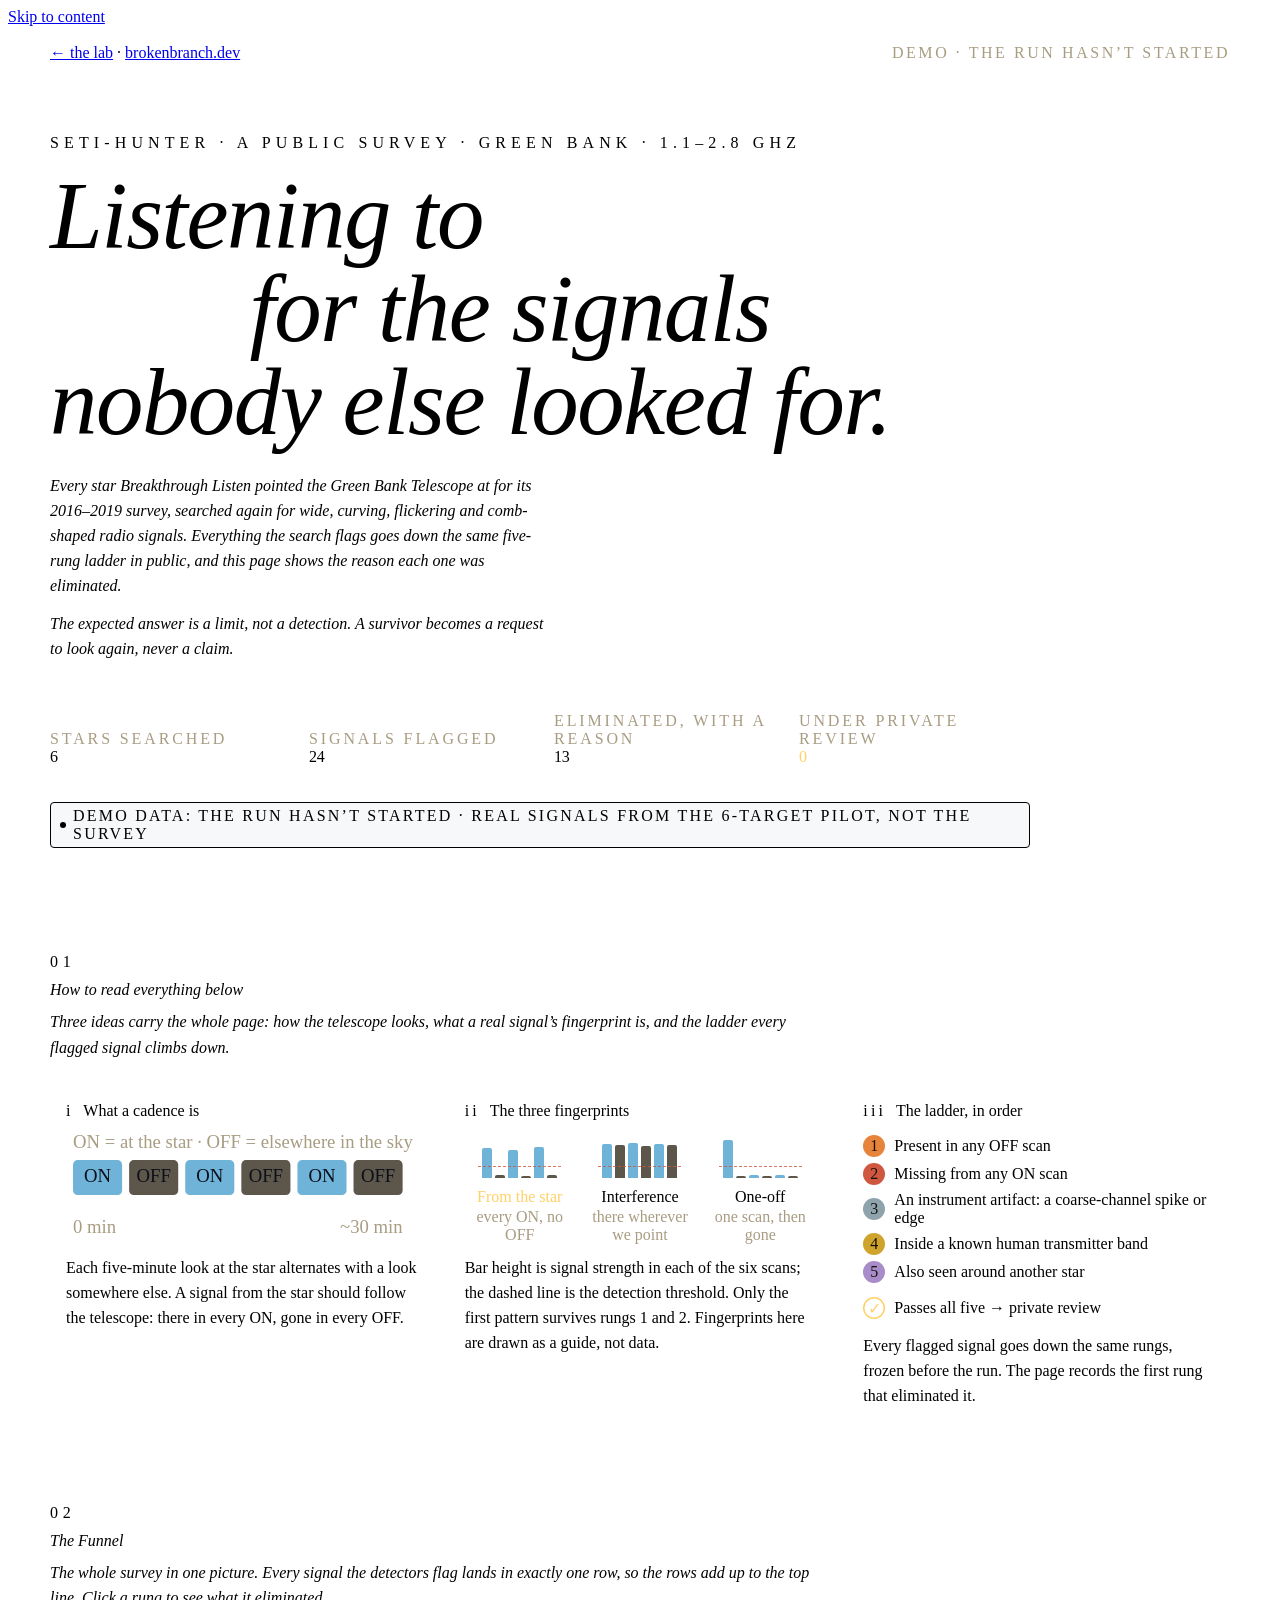
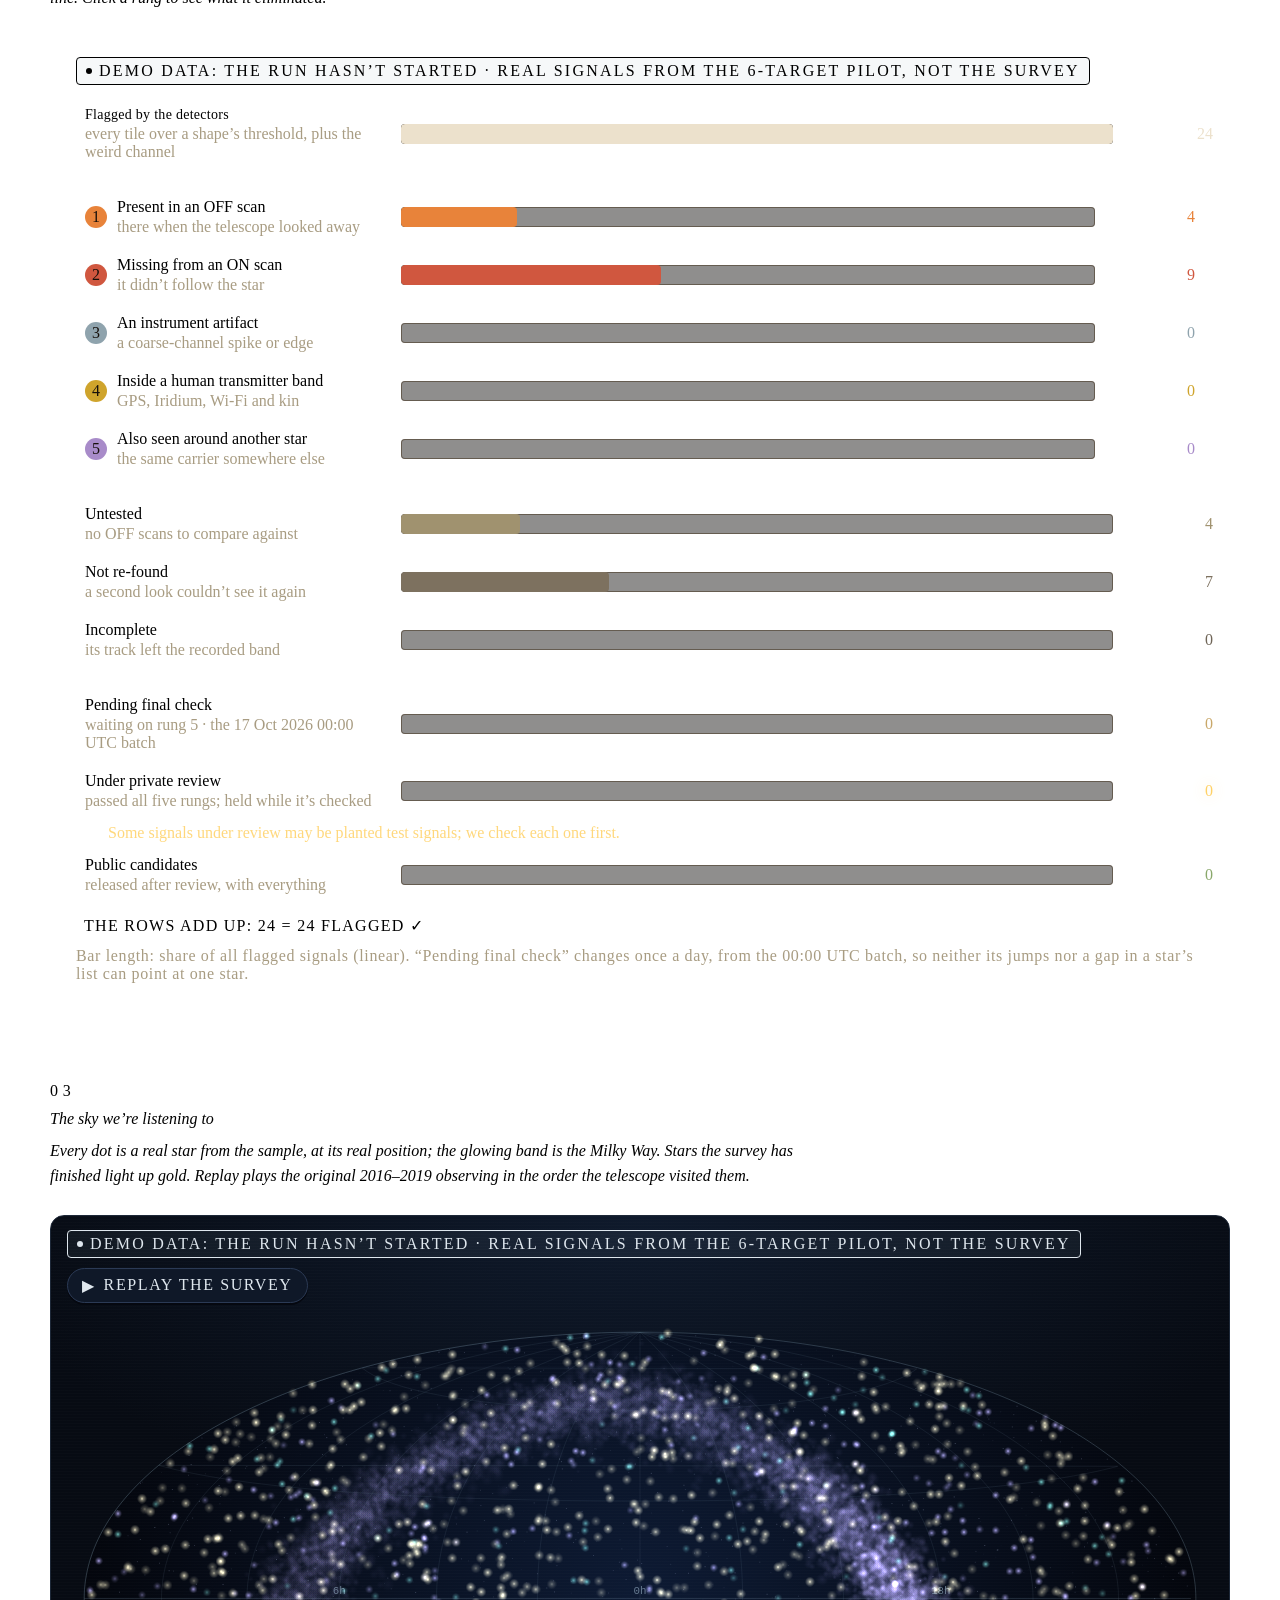
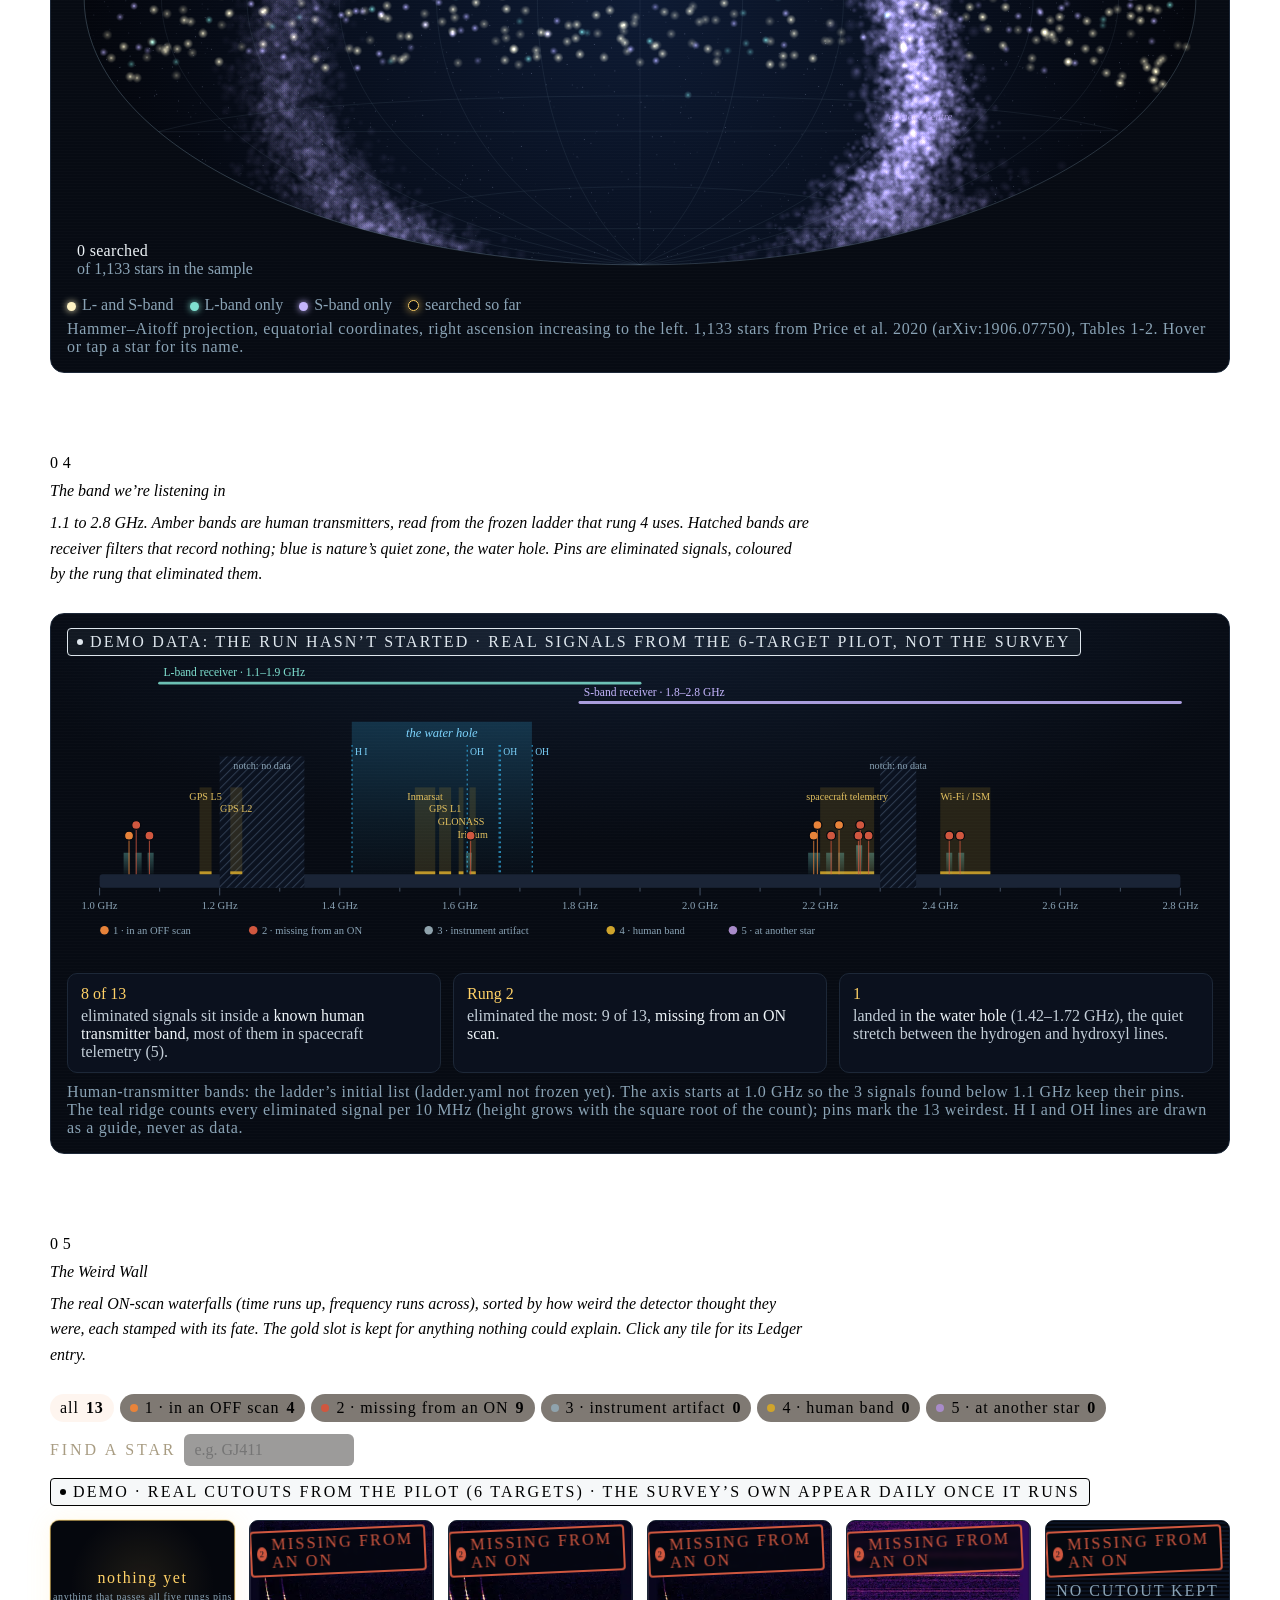
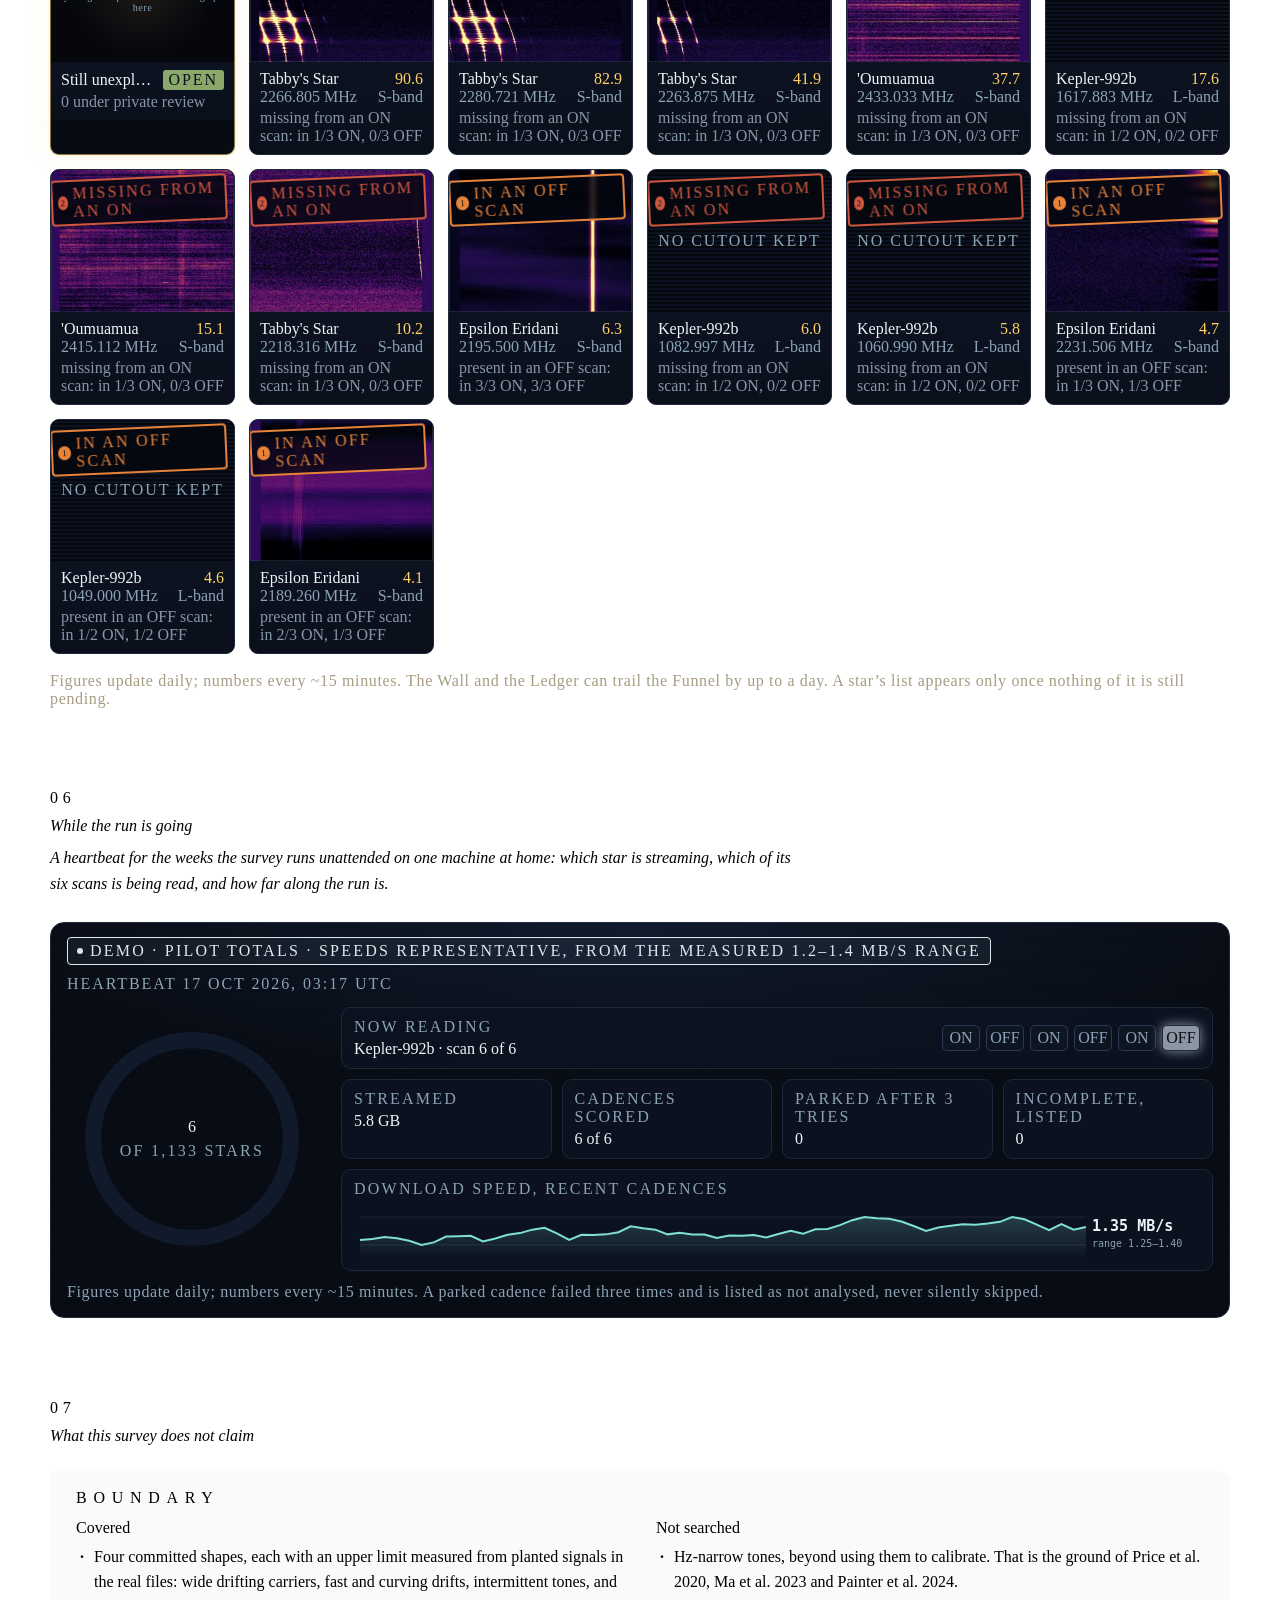
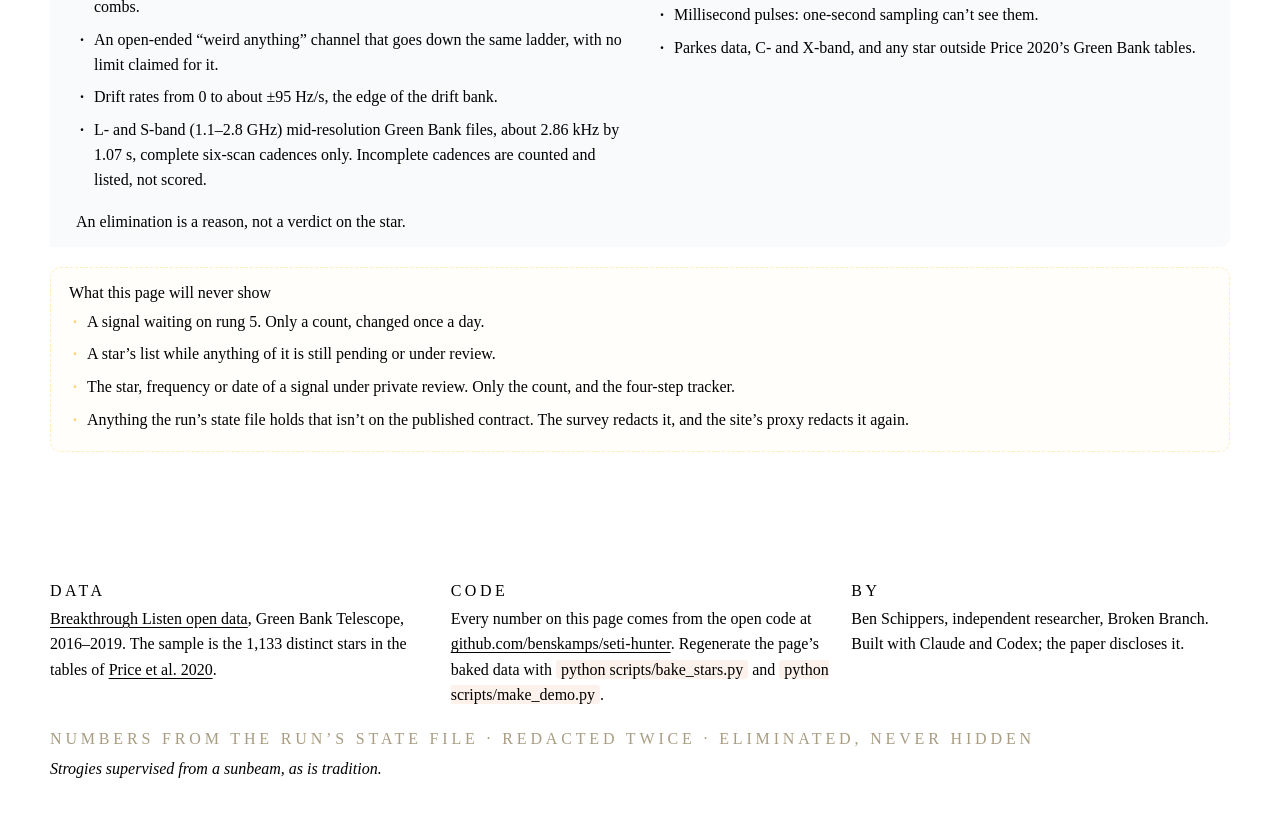
==== site/listen/index.html @ 3fcaaf91 "The /listen/ wing page: Funnel, sky, band, Weird Wall, Ledger, heartbeat (Plan B, B5) site/listen/ i" ====
<!DOCTYPE html>
<html lang="en">
<head>
    <meta charset="UTF-8">
    <meta name="viewport" content="width=device-width, initial-scale=1.0">
    <title>Listening to 1,133 stars &middot; seti-hunter &middot; Broken Branch</title>
    <meta name="description" content="A public, live SETI survey: every star in Breakthrough Listen's Green Bank sample re-searched for wide, curving, flickering and comb-shaped radio signals. Every flagged signal goes down the same five-rung ladder, and the reason each was eliminated is published.">
    <meta name="author" content="Ben Schippers">

    <meta property="og:type" content="website">
    <meta property="og:url" content="https://www.brokenbranch.dev/listen/">
    <meta property="og:title" content="Listening to 1,133 stars">
    <meta property="og:description" content="A live SETI survey of Breakthrough Listen's public Green Bank data. Every flagged signal, and the exact reason it was eliminated.">
    <meta property="og:site_name" content="Broken Branch">
    <meta property="og:image" content="https://www.brokenbranch.dev/listen/og.png">
    <meta property="og:image:width" content="1200">
    <meta property="og:image:height" content="630">
    <meta property="og:image:alt" content="An all-sky map of the 1,133 surveyed stars above the 1.1 to 2.8 GHz radio band, a Broken Branch card.">

    <meta property="twitter:card" content="summary_large_image">
    <meta property="twitter:url" content="https://www.brokenbranch.dev/listen/">
    <meta property="twitter:title" content="Listening to 1,133 stars">
    <meta property="twitter:description" content="A live SETI survey of Breakthrough Listen's public Green Bank data, with every elimination published.">
    <meta property="twitter:image" content="https://www.brokenbranch.dev/listen/og.png">
    <meta name="twitter:image:alt" content="An all-sky map of the 1,133 surveyed stars above the 1.1 to 2.8 GHz radio band.">

    <meta name="theme-color" content="#1c1510">
    <link rel="canonical" href="https://www.brokenbranch.dev/listen/">
    <link rel="icon" type="image/svg+xml" href="data:image/svg+xml,%3Csvg xmlns='http://www.w3.org/2000/svg' viewBox='0 0 64 64'%3E%3Crect width='64' height='64' rx='12' fill='%231c1510'/%3E%3Cpath d='M10 44c8-20 14-20 22 0s14 20 22 0' fill='none' stroke='%23e8833a' stroke-width='4' stroke-linecap='round'/%3E%3Ccircle cx='32' cy='18' r='5' fill='%23ffd166'/%3E%3C/svg%3E">
    <link rel="apple-touch-icon" href="/apple-touch-icon.png">
    <link rel="author" href="/humans.txt">

    <script type="application/ld+json">
    {
        "@context": "https://schema.org",
        "@type": "Dataset",
        "name": "seti-hunter: a public survey of Breakthrough Listen's Green Bank sample",
        "description": "Every star in Price et al. 2020's Green Bank sample, re-searched for non-narrowband signal shapes. Every flagged signal is published with the rung of a frozen five-rung rejection ladder that eliminated it.",
        "url": "https://www.brokenbranch.dev/listen/",
        "creator": {"@type": "Person", "@id": "https://www.brokenbranch.dev/#person", "name": "Ben Schippers"},
        "isBasedOn": ["https://seti.berkeley.edu/opendata", "https://arxiv.org/abs/1906.07750"],
        "isPartOf": {"@type": "WebSite", "name": "Broken Branch", "url": "https://www.brokenbranch.dev/"}
    }
    </script>
    <script type="application/ld+json">
    {"@context":"https://schema.org","@type":"BreadcrumbList","itemListElement":[
      {"@type":"ListItem","position":1,"name":"Home","item":"https://www.brokenbranch.dev/"},
      {"@type":"ListItem","position":2,"name":"The Lab","item":"https://www.brokenbranch.dev/labs/"},
      {"@type":"ListItem","position":3,"name":"Listening to 1,133 stars","item":"https://www.brokenbranch.dev/listen/"}]}
    </script>

    <link rel="stylesheet" href="/css/tokens.css">
    <link rel="stylesheet" href="listen.css">
    <script src="stars.js" defer></script>
    <script src="listen.js" defer></script>
</head>
<body>
<a href="#main-content" class="skip-link">Skip to content</a>
<div class="lamplight"></div>
<div class="motes" aria-hidden="true"><i></i><i></i><i></i><i></i><i></i><i></i><i></i><i></i></div>
<div class="spine" aria-hidden="true"><i></i></div>

<header class="topbar">
    <nav class="crumb" aria-label="Breadcrumb"><a href="/labs/">&larr; the lab</a> &middot; <a href="/">brokenbranch.dev</a></nav>
    <p class="status" data-slot="status" role="status"><span class="status-dot"></span><span data-slot="status-text">Reading the run&hellip;</span></p>
</header>

<main id="main-content">

    <!-- ============================================================ 01 · hero -->
    <section class="hero" aria-labelledby="h-hero">
        <p class="eyebrow">seti-hunter &middot; a public survey &middot; Green Bank &middot; 1.1&ndash;2.8 GHz</p>
        <h1 id="h-hero">Listening to <em><span data-slot="star-total">1,133</span> stars</em> for the signals nobody else looked for.</h1>
        <p class="lede">Every star Breakthrough Listen pointed the Green Bank Telescope at for its 2016&ndash;2019 survey, searched again for wide, curving, flickering and comb-shaped radio signals. Everything the search flags goes down the same five-rung ladder in public, and this page shows the reason each one was eliminated.</p>
        <p class="lede lede-2">The expected answer is a limit, not a detection. A survivor becomes a request to look again, never a claim.</p>
        <dl class="stat-strip">
            <div class="stat"><dt>stars searched</dt><dd data-count="stars_done">&mdash;</dd></div>
            <div class="stat"><dt>signals flagged</dt><dd data-count="flagged">&mdash;</dd></div>
            <div class="stat"><dt>eliminated, with a reason</dt><dd data-count="eliminated">&mdash;</dd></div>
            <div class="stat stat-gold"><dt>under private review</dt><dd data-count="under_review">&mdash;</dd></div>
        </dl>
        <p class="hero-badge"><span class="badge" data-slot="badge">&hellip;</span></p>
    </section>

    <!-- ============================================================ 02 · how to read -->
    <section class="sec" id="read" aria-labelledby="h-read">
        <header class="sec-head">
            <p class="sec-num">01</p>
            <h2 id="h-read">How to read everything below</h2>
            <p class="blurb">Three ideas carry the whole page: how the telescope looks, what a real signal&rsquo;s fingerprint is, and the ladder every flagged signal climbs down.</p>
        </header>
        <div class="read-grid">
            <article class="read-card">
                <h3><span class="rc-num">i</span> What a cadence is</h3>
                <svg class="cadence-svg" viewBox="0 0 300 96" role="img" aria-label="Six five-minute scans alternating between the star and empty sky, about thirty minutes in all">
                    <g class="cad-blocks">
                        <rect x="6" y="24" width="42" height="30" rx="4" class="on"/><rect x="54" y="24" width="42" height="30" rx="4" class="off"/>
                        <rect x="102" y="24" width="42" height="30" rx="4" class="on"/><rect x="150" y="24" width="42" height="30" rx="4" class="off"/>
                        <rect x="198" y="24" width="42" height="30" rx="4" class="on"/><rect x="246" y="24" width="42" height="30" rx="4" class="off"/>
                    </g>
                    <g class="cad-labels">
                        <text x="27" y="43">ON</text><text x="75" y="43">OFF</text><text x="123" y="43">ON</text>
                        <text x="171" y="43">OFF</text><text x="219" y="43">ON</text><text x="267" y="43">OFF</text>
                    </g>
                    <line x1="6" y1="68" x2="288" y2="68" class="cad-axis"/>
                    <text x="6" y="86" class="cad-tick">0 min</text><text x="288" y="86" class="cad-tick end">~30 min</text>
                    <text x="6" y="14" class="cad-tick">ON = at the star &#183; OFF = elsewhere in the sky</text>
                </svg>
                <p>Each five-minute look at the star alternates with a look somewhere else. A signal from the star should follow the telescope: there in every ON, gone in every OFF.</p>
            </article>
            <article class="read-card">
                <h3><span class="rc-num">ii</span> The three fingerprints</h3>
                <div class="fp-row">
                    <figure class="fp"><div class="fp-bars" data-fp="30,3,28,2,31,3"></div><figcaption><b class="fp-gold">From the star</b><span>every ON, no OFF</span></figcaption></figure>
                    <figure class="fp"><div class="fp-bars" data-fp="34,33,35,32,34,33"></div><figcaption><b>Interference</b><span>there wherever we point</span></figcaption></figure>
                    <figure class="fp"><div class="fp-bars" data-fp="38,2,3,2,3,2"></div><figcaption><b>One-off</b><span>one scan, then gone</span></figcaption></figure>
                </div>
                <p>Bar height is signal strength in each of the six scans; the dashed line is the detection threshold. Only the first pattern survives rungs 1 and 2. Fingerprints here are drawn as a guide, not data.</p>
            </article>
            <article class="read-card">
                <h3><span class="rc-num">iii</span> The ladder, in order</h3>
                <ol class="ladder">
                    <li><span class="rung r1">1</span><span>Present in any <b>OFF</b> scan</span></li>
                    <li><span class="rung r2">2</span><span>Missing from any <b>ON</b> scan</span></li>
                    <li><span class="rung r3">3</span><span>An <b>instrument artifact</b>: a coarse-channel spike or edge</span></li>
                    <li><span class="rung r4">4</span><span>Inside a known <b>human transmitter</b> band</span></li>
                    <li><span class="rung r5">5</span><span>Also seen around <b>another star</b></span></li>
                    <li class="ladder-pass"><span class="rung rp">&#10003;</span><span>Passes all five &rarr; <b>private review</b></span></li>
                </ol>
                <p>Every flagged signal goes down the same rungs, frozen before the run. The page records the first rung that eliminated it.</p>
            </article>
        </div>
    </section>

    <!-- ============================================================ 03 · funnel -->
    <section class="sec" id="funnel" aria-labelledby="h-funnel">
        <header class="sec-head">
            <p class="sec-num">02</p>
            <h2 id="h-funnel">The Funnel</h2>
            <p class="blurb">The whole survey in one picture. Every signal the detectors flag lands in exactly one row, so the rows add up to the top line. Click a rung to see what it eliminated.</p>
        </header>
        <div class="panel funnel-panel bracketed">
            <div class="panel-badge"><span class="badge" data-slot="badge">&hellip;</span></div>
            <ul class="funnel" data-slot="funnel"></ul>
            <p class="funnel-sum" data-slot="funnel-sum"></p>
            <p class="ruler">Bar length: share of all flagged signals (linear). &ldquo;Pending final check&rdquo; changes once a day, from the 00:00 UTC batch, so neither its jumps nor a gap in a star&rsquo;s list can point at one star.</p>
        </div>
    </section>

    <!-- ============================================================ 04 · sky -->
    <section class="sec" id="sky" aria-labelledby="h-sky">
        <header class="sec-head">
            <p class="sec-num">03</p>
            <h2 id="h-sky">The sky we&rsquo;re listening to</h2>
            <p class="blurb">Every dot is a real star from the sample, at its real position; the glowing band is the Milky Way. Stars the survey has finished light up gold. Replay plays the original 2016&ndash;2019 observing in the order the telescope visited them.</p>
        </header>
        <div class="glass sky-glass">
            <div class="glass-top">
                <span class="badge" data-slot="badge">&hellip;</span>
                <button type="button" class="btn" data-action="replay"><span aria-hidden="true">&#9654;</span> Replay the survey</button>
            </div>
            <div class="sky-frame">
                <canvas id="sky-canvas" width="1400" height="700" role="img" aria-label="All-sky map of the surveyed stars" tabindex="0"></canvas>
                <div class="sky-hud" aria-live="polite"><b data-slot="sky-date">2016&ndash;2019</b><span data-slot="sky-count"></span></div>
            </div>
            <ul class="legend sky-legend">
                <li><i class="sw sw-ls"></i>L- and S-band</li>
                <li><i class="sw sw-l"></i>L-band only</li>
                <li><i class="sw sw-s"></i>S-band only</li>
                <li><i class="sw sw-done"></i>searched so far</li>
            </ul>
            <p class="glass-note" data-slot="sky-note">Hammer&ndash;Aitoff projection, equatorial coordinates, right ascension increasing to the left. Hover or tap a star for its name.</p>
        </div>
    </section>

    <!-- ============================================================ 05 · spectrum -->
    <section class="sec" id="band" aria-labelledby="h-band">
        <header class="sec-head">
            <p class="sec-num">04</p>
            <h2 id="h-band">The band we&rsquo;re listening in</h2>
            <p class="blurb">1.1 to 2.8 GHz. Amber bands are human transmitters, read from the frozen ladder that rung 4 uses. Hatched bands are receiver filters that record nothing; blue is nature&rsquo;s quiet zone, the water hole. Pins are eliminated signals, coloured by the rung that eliminated them.</p>
        </header>
        <div class="glass">
            <div class="glass-top"><span class="badge" data-slot="badge">&hellip;</span><span class="glass-hint">swipe the band &rarr;</span></div>
            <section class="spec-scroll" tabindex="0" aria-label="Radio spectrum figure (scrolls sideways on small screens)">
                <svg id="spec-svg" viewBox="0 0 1200 312" role="img" aria-label="Radio spectrum from 1.1 to 2.8 GHz with interference bands and eliminated signals"></svg>
            </section>
            <div class="callouts" data-slot="callouts"></div>
            <p class="glass-note" data-slot="band-note"></p>
        </div>
    </section>

    <!-- ============================================================ 06 · wall -->
    <section class="sec" id="wall" aria-labelledby="h-wall">
        <header class="sec-head">
            <p class="sec-num">05</p>
            <h2 id="h-wall">The Weird Wall</h2>
            <p class="blurb">The real ON-scan waterfalls (time runs up, frequency runs across), sorted by how weird the detector thought they were, each stamped with its fate. The gold slot is kept for anything nothing could explain. Click any tile for its Ledger entry.</p>
        </header>
        <div class="wall-bar">
            <div class="chips" role="group" aria-label="Filter by rung" data-slot="chips"></div>
            <label class="find"><span>find a star</span><input type="search" data-slot="find" placeholder="e.g. GJ411" autocomplete="off" spellcheck="false"></label>
        </div>
        <p class="wall-badge"><span class="badge" data-slot="badge-wall">&hellip;</span></p>
        <div class="wall" data-slot="wall"></div>
        <p class="wall-more"><button type="button" class="btn" data-action="more" hidden>Show more</button></p>
        <p class="caption">Figures update daily; numbers every ~15 minutes. The Wall and the Ledger can trail the Funnel by up to a day. A star&rsquo;s list appears only once nothing of it is still pending.</p>
    </section>

    <!-- ============================================================ 08 · heartbeat -->
    <section class="sec" id="heartbeat" aria-labelledby="h-heart">
        <header class="sec-head">
            <p class="sec-num">06</p>
            <h2 id="h-heart">While the run is going</h2>
            <p class="blurb">A heartbeat for the weeks the survey runs unattended on one machine at home: which star is streaming, which of its six scans is being read, and how far along the run is.</p>
        </header>
        <div class="glass heart-glass">
            <div class="glass-top"><span class="badge" data-slot="badge-heart">&hellip;</span><span class="glass-hint" data-slot="heart-updated"></span></div>
            <div class="heart">
                <div class="ring-wrap">
                    <svg class="ring" viewBox="0 0 200 200" aria-hidden="true">
                        <defs><linearGradient id="ring-grad" x1="0" x2="1"><stop offset="0" stop-color="#7fe0d0"/><stop offset="1" stop-color="#ffd166"/></linearGradient></defs>
                        <circle cx="100" cy="100" r="86" class="ring-track"/>
                        <circle cx="100" cy="100" r="86" class="ring-fill" data-slot="ring"/>
                    </svg>
                    <div class="ring-txt"><b data-count="stars_done_ring">&mdash;</b><span>of <span data-slot="star-total-2">1,133</span> stars</span></div>
                </div>
                <div class="hstats">
                    <div class="hstat hstat-now">
                        <div><p class="l">now reading</p><p class="v v-star" data-slot="now-star">&mdash;</p></div>
                        <div class="lights" data-slot="lights" role="group" aria-label="Scan position in the six-scan cadence">
                            <span class="lt on">ON</span><span class="lt off">OFF</span><span class="lt on">ON</span><span class="lt off">OFF</span><span class="lt on">ON</span><span class="lt off">OFF</span>
                        </div>
                    </div>
                    <div class="hstat"><p class="l">streamed</p><p class="v" data-slot="streamed">&mdash;</p></div>
                    <div class="hstat"><p class="l">cadences scored</p><p class="v" data-slot="cad-done">&mdash;</p></div>
                    <div class="hstat"><p class="l">parked after 3 tries</p><p class="v" data-slot="cad-parked">&mdash;</p></div>
                    <div class="hstat"><p class="l">incomplete, listed</p><p class="v" data-slot="cad-incomplete">&mdash;</p></div>
                    <div class="hstat hstat-wide"><p class="l">download speed, recent cadences</p><canvas class="spark" width="900" height="110" data-slot="spark" role="img" aria-label="Download speed sparkline"></canvas></div>
                </div>
            </div>
            <p class="glass-note">Figures update daily; numbers every ~15 minutes. A parked cadence failed three times and is listed as not analysed, never silently skipped.</p>
        </div>
    </section>

    <!-- ============================================================ 09 · boundary -->
    <section class="sec" id="boundary" aria-labelledby="h-boundary">
        <header class="sec-head">
            <p class="sec-num">07</p>
            <h2 id="h-boundary">What this survey does not claim</h2>
        </header>
        <div class="boundary">
            <p class="boundary-label">BOUNDARY</p>
            <div class="boundary-cols">
                <div>
                    <h3>Covered</h3>
                    <ul>
                        <li>Four committed shapes, each with an upper limit measured from planted signals in the real files: wide drifting carriers, fast and curving drifts, intermittent tones, and combs.</li>
                        <li>An open-ended &ldquo;weird anything&rdquo; channel that goes down the same ladder, with no limit claimed for it.</li>
                        <li>Drift rates from 0 to about &plusmn;95&nbsp;Hz/s, the edge of the drift bank.</li>
                        <li>L- and S-band (1.1&ndash;2.8 GHz) mid-resolution Green Bank files, about 2.86&nbsp;kHz by 1.07&nbsp;s, complete six-scan cadences only. Incomplete cadences are counted and listed, not scored.</li>
                    </ul>
                </div>
                <div>
                    <h3>Not searched</h3>
                    <ul>
                        <li>Hz-narrow tones, beyond using them to calibrate. That is the ground of Price et al. 2020, Ma et al. 2023 and Painter et al. 2024.</li>
                        <li>Millisecond pulses: one-second sampling can&rsquo;t see them.</li>
                        <li>Parkes data, C- and X-band, and any star outside Price 2020&rsquo;s Green Bank tables.</li>
                    </ul>
                </div>
            </div>
            <p class="boundary-key">An elimination is a reason, not a verdict on the star.</p>
        </div>
        <div class="never">
            <h3>What this page will never show</h3>
            <ul>
                <li>A signal waiting on rung 5. Only a count, changed once a day.</li>
                <li>A star&rsquo;s list while anything of it is still pending or under review.</li>
                <li>The star, frequency or date of a signal under private review. Only the count, and the four-step tracker.</li>
                <li>Anything the run&rsquo;s state file holds that isn&rsquo;t on the published contract. The survey redacts it, and the site&rsquo;s proxy redacts it again.</li>
            </ul>
        </div>
    </section>
</main>

<!-- ============================================================ 07 · the ledger (one click deep) -->
<dialog id="ledger" class="ledger" aria-labelledby="ledger-title">
    <div class="ledger-inner">
        <div class="ledger-head">
            <div>
                <p class="eyebrow">the ledger &middot; <span data-slot="lg-id"></span></p>
                <h2 id="ledger-title" data-slot="lg-title">Ledger entry</h2>
            </div>
            <div class="ledger-nav">
                <button type="button" class="btn btn-icon" data-action="lg-prev" aria-label="Previous signal">&larr;</button>
                <button type="button" class="btn btn-icon" data-action="lg-next" aria-label="Next signal">&rarr;</button>
                <button type="button" class="btn btn-icon" data-action="lg-close" aria-label="Close">&times;</button>
            </div>
        </div>
        <div class="lg-stamp" data-slot="lg-stamp"></div>
        <figure class="lg-figure" data-slot="lg-figure"></figure>
        <div class="lg-facts">
            <div class="fact"><p class="l">signal</p><div data-slot="lg-signal"></div></div>
            <div class="fact"><p class="l">six-scan fingerprint</p><div data-slot="lg-fp"></div></div>
            <div class="fact"><p class="l">ladder</p><div data-slot="lg-ladder"></div></div>
        </div>
        <p class="lg-plain" data-slot="lg-plain"></p>
        <p class="lg-key">An elimination is a reason, not a verdict on the star.</p>
    </div>
</dialog>

<div class="tip" data-slot="tip" role="tooltip" hidden></div>

<footer class="foot">
    <div class="foot-cols">
        <div>
            <p class="l">data</p>
            <p><a href="https://seti.berkeley.edu/opendata">Breakthrough Listen open data</a>, Green Bank Telescope, 2016&ndash;2019. The sample is the 1,133 distinct stars in the tables of <a href="https://arxiv.org/abs/1906.07750">Price et al. 2020</a>.</p>
        </div>
        <div>
            <p class="l">code</p>
            <p>Every number on this page comes from the open code at <a href="https://github.com/benskamps/seti-hunter">github.com/benskamps/seti-hunter</a>. Regenerate the page&rsquo;s baked data with <code>python scripts/bake_stars.py</code> and <code>python scripts/make_demo.py</code>.</p>
        </div>
        <div>
            <p class="l">by</p>
            <p>Ben Schippers, independent researcher, Broken Branch. Built with Claude and Codex; the paper discloses it.</p>
        </div>
    </div>
    <p class="contract">numbers from the run&rsquo;s state file &middot; redacted twice &middot; eliminated, never hidden</p>
    <p class="signoff">Strogies supervised from a sunbeam, as is tradition.</p>
</footer>

<noscript><p class="noscript">This page reads the survey&rsquo;s live numbers with JavaScript. Without it, the counts stay blank rather than show zeros that aren&rsquo;t real.</p></noscript>
</body>
</html>
---- site/listen/listen.css ----
/* ==========================================================================
   /listen/ — the seti-hunter survey wing
   Floor: /css/tokens.css (bark & lamplight, Fraunces + JetBrains Mono).
   The page is warm bark; the instruments (sky, band, heartbeat, waterfalls)
   sit behind "scope glass" in the sanctioned bioluminescent-lab register
   (spec §9), so the room is the workshop and the panels are the bench gear.

   Pairing law — every art move has a utility twin:
     scope glass         -> separates instrument readings from human prose
     rung colours        -> one hue per rung, the same on Funnel, pins, stamps
     gold                -> reserved for "still unexplained" and review only
     shimmer             -> the one row whose value nobody may see yet
     scroll spine        -> where you are in the seven sections
   ========================================================================== */

:root {
    /* rung semantics: identical on every panel */
    --r1: #e8833a;   /* present in an OFF scan  (ember: the commonest fate) */
    --r2: #d0573f;   /* missing from an ON scan (rust) */
    --r3: #8fa3ad;   /* instrument artifact     (slate) */
    --r4: #cfa42c;   /* human transmitter band  (ochre, same as the amber bands) */
    --r5: #a88bc9;   /* seen at another star    (heather) */
    --unt: #a0926f;  /* untested */
    --nr: #7d715f;   /* not re-found */
    --inc: #6f6557;  /* incomplete */
    --pend: #c9a86a; /* pending final check (brass) */
    --hot: #ffd166;  /* still unexplained / under review: gold, nothing else */
    --cand: #8aa86b; /* public candidate (moss) */

    /* scope glass */
    --glass: #070b13;
    --glass-2: #0c1220;
    --glass-line: #1d2838;
    --phos: #7fe0d0;       /* phosphor teal: the instrument's own ink */
    --phos-dim: #8aa3b5;   /* AA on --glass */
    --sig-on: #6fb3d9;     /* ON scan */
    --sig-off: #5d564b;    /* OFF scan */
    --ink-label: #a89c82;  /* label ink on panels, >= 4.5:1 on --panel */
}

body { position: relative; }
[hidden] { display: none !important; }
main, .topbar, .foot { position: relative; z-index: 2; }
main { max-width: 1180px; margin: 0 auto; padding: 0 clamp(16px, 3vw, 32px) 40px; }

/* ---------------------------------------------------------------- chrome */
.topbar {
    max-width: 1180px; margin: 0 auto; padding: 18px clamp(16px, 3vw, 32px) 0;
    display: flex; justify-content: space-between; align-items: center; gap: 12px; flex-wrap: wrap;
}
.status {
    display: inline-flex; align-items: center; gap: 8px; margin: 0;
    font: 500 10.5px/1.3 var(--mono); letter-spacing: .16em; text-transform: uppercase; color: var(--ink-label);
}
.status-dot { width: 8px; height: 8px; border-radius: 50%; background: var(--ash); flex: none; }
.status[data-state="live"] .status-dot { background: var(--moss); box-shadow: 0 0 0 3px rgba(138,168,107,.22); animation: breathe 3.2s ease-in-out infinite; }
.status[data-state="stale"] .status-dot { background: var(--clay); }
.status[data-state="demo"] .status-dot { background: var(--slate); }
@keyframes breathe { 50% { box-shadow: 0 0 0 6px rgba(138,168,107,.05); } }

.spine { position: fixed; left: 0; top: 0; bottom: 0; width: 3px; z-index: 3; pointer-events: none; }
.spine i { display: block; width: 100%; height: var(--grow, 0%);
    background: linear-gradient(180deg, var(--ember), var(--gold) 60%, var(--moss)); opacity: .7; }

/* ---------------------------------------------------------------- badges */
.badge {
    display: inline-flex; align-items: center; gap: 7px; padding: 4px 9px; border-radius: 4px;
    font: 600 10px/1.3 var(--mono); letter-spacing: .14em; text-transform: uppercase;
    border: 1px solid currentColor; color: var(--slate); background: rgba(143,163,173,.08);
    max-width: 100%; white-space: normal;
}
.badge::before { content: ""; width: 6px; height: 6px; border-radius: 50%; background: currentColor; flex: none; }
.badge[data-mode="measured"] { color: var(--moss); background: rgba(138,168,107,.10); }
.badge[data-mode="stale"] { color: var(--clay); background: rgba(196,116,74,.10); }
.badge[data-mode="demo"] { color: var(--slate); }

/* ---------------------------------------------------------------- hero */
.hero { padding: clamp(40px, 8vh, 96px) 0 24px; max-width: 980px; }
.eyebrow { font: 500 11px/1.5 var(--mono); letter-spacing: .32em; text-transform: uppercase; color: var(--brass); margin: 0 0 18px; }
.hero h1 {
    font-family: var(--serif); font-style: italic; font-weight: 380;
    font-size: clamp(40px, 7.4vw, 104px); line-height: .98; letter-spacing: -.015em;
    font-variation-settings: 'opsz' 144; margin: 0 0 26px; color: var(--parchment); text-wrap: balance;
}
.hero h1 em {
    font-style: italic; color: var(--ember);
    background: linear-gradient(92deg, #ffe3b0 0%, var(--hot) 30%, var(--ember) 75%);
    -webkit-background-clip: text; background-clip: text; -webkit-text-fill-color: transparent;
}
.lede { font-size: var(--text-lead); line-height: 1.55; color: var(--parchment-dim); max-width: 62ch; margin: 0 0 14px; font-style: italic; }
.lede-2 { font-size: var(--text-body); color: var(--faint); }
.stat-strip { display: grid; grid-template-columns: repeat(4, minmax(0, 1fr)); gap: 0; margin: 34px 0 18px; border-top: 1px solid var(--line); border-bottom: 1px solid var(--line); }
.stat { padding: 16px 14px 14px; border-left: 1px solid var(--line); }
.stat:first-child { border-left: 0; padding-left: 0; }
.stat dt { font: 500 10px/1.4 var(--mono); letter-spacing: .18em; text-transform: uppercase; color: var(--ink-label); order: 2; }
.stat dd { margin: 0 0 4px; font: 700 clamp(26px, 3.6vw, 40px)/1 var(--mono); color: var(--ember); letter-spacing: -.02em; font-variant-numeric: tabular-nums; }
.stat { display: flex; flex-direction: column-reverse; }
.stat-gold dd { color: var(--hot); }
.hero-badge { margin: 0; }

/* ---------------------------------------------------------------- sections */
.sec { padding: clamp(48px, 9vh, 96px) 0 0; }
.sec-head { max-width: 760px; margin: 0 0 26px; }
.sec-num { font: 500 12px/1 var(--mono); letter-spacing: .3em; color: var(--brass); margin: 0 0 10px; }
.sec-head h2 { font-family: var(--serif); font-style: italic; font-weight: 400; font-size: var(--text-h2); margin: 0 0 10px; font-variation-settings: 'opsz' 96; }
.blurb { font-style: italic; color: var(--parchment-dim); font-size: var(--text-small); line-height: 1.6; margin: 0; }
.caption, .ruler, .glass-note {
    font: 400 11px/1.6 var(--mono); letter-spacing: .04em; color: var(--ink-label); margin: 12px 0 0;
}
.reveal { opacity: 0; transform: translateY(14px); transition: opacity .6s var(--ease-organic), transform .6s var(--ease-organic); }
.reveal.in { opacity: 1; transform: none; }

.panel {
    position: relative; background: var(--surface-card); border: 1px solid var(--line);
    border-radius: var(--radius-lg); box-shadow: var(--shadow-raised); padding: 20px clamp(14px, 2.4vw, 26px) 18px;
}
.panel-badge { margin: 0 0 14px; }
.bracketed::before, .bracketed::after { content: ""; position: absolute; width: 9px; height: 9px; opacity: .55; pointer-events: none; }
.bracketed::before { top: -1px; left: -1px; border-top: 1px solid var(--ember); border-left: 1px solid var(--ember); }
.bracketed::after { bottom: -1px; right: -1px; border-bottom: 1px solid var(--ember); border-right: 1px solid var(--ember); }

/* ---------------------------------------------------------------- how to read */
.read-grid { display: grid; grid-template-columns: repeat(3, minmax(0, 1fr)); gap: 16px; }
.read-card { background: var(--surface-card); border: 1px solid var(--line); border-left: 3px solid var(--brass); border-radius: var(--radius-md); padding: 16px 16px 14px; box-shadow: var(--shadow-raised); }
.read-card h3 { font: italic 420 var(--text-h3)/1.2 var(--serif); margin: 0 0 12px; }
.rc-num { font: 500 11px var(--mono); color: var(--brass); letter-spacing: .2em; margin-right: 6px; font-style: normal; }
.read-card p { font-size: var(--text-small); color: var(--parchment-dim); margin: 12px 0 0; line-height: 1.55; }
.cadence-svg { width: 100%; height: auto; display: block; }
.cad-blocks .on { fill: var(--sig-on); }
.cad-blocks .off { fill: var(--sig-off); }
.cad-labels text { font: 700 10px var(--mono); text-anchor: middle; fill: #0b0f19; }
.cad-axis { stroke: var(--line); }
.cad-tick { font: 10px var(--mono); fill: var(--ink-label); }
.cad-tick.end { text-anchor: end; }
.fp-row { display: flex; gap: 10px; justify-content: space-between; }
.fp { margin: 0; flex: 1; text-align: center; min-width: 0; }
.fp figcaption { display: flex; flex-direction: column; gap: 2px; margin-top: 6px; }
.fp figcaption b { font: 600 11.5px var(--mono); color: var(--parchment); }
.fp figcaption span { font: 10px var(--mono); color: var(--ink-label); }
.fp-gold { color: var(--hot) !important; }
.fp-bars, .fpx { position: relative; display: inline-flex; align-items: flex-end; gap: 3px; height: 46px; padding: 0 4px; border-bottom: 1px solid var(--line); }
.fp-bars i, .fpx i { display: block; width: 10px; border-radius: 2px 2px 0 0; }
.fp-bars i.on, .fpx i.on { background: var(--sig-on); }
.fp-bars i.off, .fpx i.off { background: var(--sig-off); }
.fp-bars .thr, .fpx .thr { position: absolute; left: 0; right: 0; border-top: 1px dashed var(--r2); opacity: .8; }
.fp-bars .thr { bottom: 11px; }
.ladder { list-style: none; margin: 0; padding: 0; font-size: var(--text-small); }
.ladder li { display: flex; align-items: center; gap: 9px; padding: 3px 0; color: var(--parchment-dim); }
.ladder b { color: var(--parchment); font-weight: 520; }
.ladder-pass { margin-top: 4px; border-top: 1px dashed var(--line); padding-top: 7px !important; }
.rung {
    flex: none; display: inline-grid; place-items: center; width: 22px; height: 22px; border-radius: 50%;
    font: 700 11px var(--mono); color: #160f0a; background: var(--ash);
}
.rung.r1 { background: var(--r1); } .rung.r2 { background: var(--r2); } .rung.r3 { background: var(--r3); }
.rung.r4 { background: var(--r4); } .rung.r5 { background: var(--r5); }
.rung.rp { background: transparent; color: var(--hot); box-shadow: inset 0 0 0 1.5px var(--hot); }
.rung.dim { background: #2b2117; color: #6f6557; box-shadow: inset 0 0 0 1px var(--line); }
.rung.pass { background: rgba(138,168,107,.18); color: var(--moss); box-shadow: inset 0 0 0 1px rgba(138,168,107,.6); }

/* ---------------------------------------------------------------- funnel */
.funnel { list-style: none; margin: 0; padding: 0; display: grid; gap: 4px; }
.frow {
    display: grid; grid-template-columns: minmax(170px, 300px) minmax(0, 1fr) 84px; gap: 6px 16px; align-items: center;
    padding: 7px 8px; border-radius: 6px; border: 1px solid transparent; background: none; color: inherit;
    width: 100%; text-align: left; font: inherit;
}
button.frow { cursor: pointer; transition: background var(--transition-fast), border-color var(--transition-fast); }
button.frow:hover, button.frow:focus-visible { background: rgba(236,225,204,.035); border-color: var(--line); }
button.frow[aria-pressed="true"] { border-color: var(--frow-c, var(--ember)); background: rgba(232,131,58,.06); }
.frow-lab { display: flex; gap: 10px; align-items: center; min-width: 0; }
.frow-lab .t { display: block; font: 500 13px/1.25 var(--mono); color: var(--parchment); }
.frow-lab .s { display: block; font: italic 13px/1.3 var(--serif); color: var(--ink-label); margin-top: 2px; }
.frow-top .t { font-size: 14px; letter-spacing: .02em; }
.frow-trk { height: 20px; border-radius: 4px; background: rgba(8,5,3,.45); box-shadow: inset 0 0 0 1px rgba(74,59,40,.6); overflow: hidden; }
.frow-fill { display: block; height: 100%; width: 0; border-radius: 4px; background: var(--frow-c, var(--ember)); transition: width 1.1s var(--ease-organic); }
.frow-fill.min { min-width: 3px; }
.frow-n { text-align: right; font: 700 20px/1 var(--mono); color: var(--frow-c, var(--parchment)); font-variant-numeric: tabular-nums; }
.frow-gap { height: 1px; background: var(--line); margin: 6px 8px; list-style: none; }
.frow-review .frow-fill { background: linear-gradient(90deg, rgba(255,209,102,.25), var(--hot), rgba(255,209,102,.25)); background-size: 200% 100%; animation: shimmer 2.4s linear infinite; }
.frow-review .frow-n { text-shadow: 0 0 14px rgba(255,209,102,.45); }
@keyframes shimmer { from { background-position: 200% 0; } to { background-position: 0 0; } }
.standing-note { grid-column: 1 / -1; margin: 2px 0 2px 32px; font: italic 13px/1.45 var(--serif); color: var(--hot); opacity: .85; }
.funnel-sum { font: 500 11px/1.5 var(--mono); letter-spacing: .08em; color: var(--moss); margin: 14px 8px 0; text-transform: uppercase; }
.funnel-sum.bad { color: var(--clay); }
.funnel-sum.blank { color: var(--ink-label); }

/* ---------------------------------------------------------------- scope glass */
.glass {
    position: relative; border-radius: 14px; border: 1px solid var(--glass-line);
    background: radial-gradient(ellipse 80% 60% at 50% 0%, #0f1a2c 0%, var(--glass) 70%);
    box-shadow: var(--shadow-float), inset 0 0 0 1px rgba(127,224,208,.04), inset 0 30px 60px -40px rgba(127,224,208,.12);
    overflow: hidden; color: #dfe7ee;
}
.glass::after { /* faint scanlines: the glass of a scope */
    content: ""; position: absolute; inset: 0; pointer-events: none;
    background: repeating-linear-gradient(180deg, rgba(255,255,255,.012) 0 1px, transparent 1px 3px);
}
.glass-top { display: flex; justify-content: space-between; align-items: center; gap: 10px; flex-wrap: wrap; padding: 14px 16px 0; position: relative; z-index: 1; }
.glass .badge[data-mode="measured"] { color: var(--phos); background: rgba(127,224,208,.08); }
.glass-hint { font: 10.5px var(--mono); letter-spacing: .12em; color: var(--phos-dim); text-transform: uppercase; }
.glass-note { color: var(--phos-dim); padding: 0 16px 16px; margin: 6px 0 0; position: relative; z-index: 1; }
.btn {
    display: inline-flex; align-items: center; gap: 8px; cursor: pointer;
    padding: 7px 14px; border-radius: 999px; border: 1px solid #2b3a55; background: #0f1828; color: #dfe7ee;
    font: 600 11px/1 var(--mono); letter-spacing: .1em; text-transform: uppercase;
    box-shadow: 0 2px 0 #050810; transition: transform 120ms ease-out, border-color var(--transition-fast), color var(--transition-fast);
}
.btn:hover, .btn:focus-visible { border-color: var(--hot); color: var(--hot); }
.btn:active { transform: translateY(2px); box-shadow: 0 0 0 #050810; }
.btn[disabled] { opacity: .5; cursor: default; }
:focus-visible { outline: 2px solid var(--ember); outline-offset: 2px; }

/* sky */
.sky-frame { position: relative; padding: 6px 10px 0; }
#sky-canvas { display: block; width: 100%; height: auto; aspect-ratio: 2 / 1; cursor: crosshair; }
.sky-hud { position: absolute; left: 26px; bottom: 10px; display: flex; flex-direction: column; font: 11.5px/1.45 var(--mono); color: var(--phos-dim); pointer-events: none; }
.sky-hud b { font: 600 clamp(15px, 2vw, 22px)/1.1 var(--mono); color: #eef4f8; letter-spacing: .02em; }
.legend { list-style: none; display: flex; flex-wrap: wrap; gap: 6px 16px; margin: 8px 16px 0; padding: 0; font: 11px var(--mono); color: var(--phos-dim); position: relative; z-index: 1; }
.sw { display: inline-block; width: 9px; height: 9px; border-radius: 50%; margin-right: 6px; vertical-align: -1px; }
.sw-ls { background: #fff3c4; box-shadow: 0 0 7px #fff3c4; }
.sw-l { background: #7fe0d0; box-shadow: 0 0 7px #7fe0d0; }
.sw-s { background: #c4b5fd; box-shadow: 0 0 7px #c4b5fd; }
.sw-done { border: 1.5px solid var(--hot); box-shadow: 0 0 8px rgba(255,209,102,.7); }

/* spectrum */
.spec-scroll { overflow-x: auto; overscroll-behavior-x: contain; padding: 4px 10px 0; position: relative; z-index: 1; scrollbar-color: #2b3a55 transparent; }
#spec-svg { display: block; width: 100%; min-width: 760px; height: auto; }
#spec-svg text { font-family: var(--mono); }
#spec-svg .pin { cursor: pointer; }
#spec-svg .pin:focus-visible circle { stroke: var(--hot); stroke-width: 2.5; }
.glass-hint { display: none; }
.heart-glass .glass-hint, .glass-hint[data-slot] { display: inline; }
.callouts { display: grid; grid-template-columns: repeat(3, minmax(0, 1fr)); gap: 12px; padding: 12px 16px 4px; position: relative; z-index: 1; }
.co { background: rgba(12,18,32,.85); border: 1px solid var(--glass-line); border-radius: 10px; padding: 11px 13px; font: italic 14px/1.5 var(--serif); color: #c3ced8; }
.co b { color: #eef4f8; font-weight: 520; font-style: normal; }
.co .big { display: block; font: 700 24px/1.1 var(--mono); color: var(--hot); font-style: normal; margin-bottom: 4px; }
.co.blank .big { color: var(--phos-dim); }

/* ---------------------------------------------------------------- wall */
.wall-bar { display: flex; justify-content: space-between; align-items: center; gap: 12px 18px; flex-wrap: wrap; margin: 0 0 12px; }
.chips { display: flex; flex-wrap: wrap; gap: 6px; }
.chip {
    cursor: pointer; display: inline-flex; align-items: center; gap: 7px; padding: 5px 10px; border-radius: 999px;
    border: 1px solid var(--line); background: rgba(43,33,23,.6); color: var(--parchment-dim);
    font: 500 11px/1 var(--mono); letter-spacing: .06em;
}
.chip i { width: 8px; height: 8px; border-radius: 50%; background: var(--chip-c, var(--ash)); }
.chip b { font-weight: 700; color: var(--parchment); }
.chip[aria-pressed="true"] { border-color: var(--chip-c, var(--ember)); color: var(--parchment); background: rgba(232,131,58,.08); }
.find { display: inline-flex; align-items: center; gap: 8px; font: 10px var(--mono); letter-spacing: .18em; text-transform: uppercase; color: var(--ink-label); }
.find input {
    width: 170px; max-width: 46vw; padding: 7px 10px; border-radius: 6px; border: 1px solid var(--line);
    background: rgba(8,5,3,.4); color: var(--parchment); font: 13px var(--mono); letter-spacing: 0; text-transform: none;
}
.find input:focus { outline: none; border-color: var(--ember); box-shadow: 0 0 0 2px rgba(232,131,58,.25); }
.wall-badge { margin: 0 0 14px; }
.wall { display: grid; grid-template-columns: repeat(auto-fill, minmax(176px, 1fr)); gap: 14px; grid-auto-flow: dense; }
.tile {
    position: relative; margin: 0; border-radius: 9px; overflow: hidden; cursor: pointer; text-align: left;
    background: var(--glass); border: 1px solid var(--glass-line); color: #dfe7ee; padding: 0; font: inherit;
    box-shadow: var(--shadow-raised); transition: transform 120ms ease-out, border-color var(--transition-fast), box-shadow var(--transition-fast);
}
.tile:hover, .tile:focus-visible { transform: translateY(-2px); border-color: var(--tile-c, var(--line)); box-shadow: var(--shadow-float); }
.tile:active { transform: scale(.985); }
.tile .wf { position: relative; display: block; aspect-ratio: 300 / 232; background: #05070d; overflow: hidden; }
.tile .wf img { display: block; width: 100%; height: 100%; object-fit: cover; }
.tile .wf .nofig { position: absolute; inset: 0; display: grid; place-items: center; font: 10.5px var(--mono); letter-spacing: .12em; color: var(--phos-dim); text-transform: uppercase;
    background: repeating-linear-gradient(0deg, #05070d 0 2px, #0b1322 2px 4px); }
.stamp {
    position: absolute; right: 7px; top: 7px; display: inline-flex; align-items: center; gap: 5px;
    padding: 3px 7px 3px 5px; border: 2px double var(--tile-c); border-radius: 4px; color: var(--tile-c);
    background: rgba(5,7,13,.78); font: 700 9px/1.2 var(--mono); letter-spacing: .14em; text-transform: uppercase;
    transform: rotate(-2.5deg); backdrop-filter: blur(2px);
}
.tile.fresh .stamp { animation: stamp .5s cubic-bezier(.2,1.6,.4,1) backwards; }
@keyframes stamp { from { opacity: 0; transform: rotate(-2.5deg) scale(1.7); } }
.stamp .rn { display: inline-grid; place-items: center; width: 14px; height: 14px; border-radius: 50%; background: var(--tile-c); color: #0b0f19; font-size: 9px; letter-spacing: 0; }
.tile figcaption, .tile .cap { display: block; padding: 8px 10px 9px; background: linear-gradient(180deg, #0c1220, #0a0f1b); }
.cap .row { display: flex; justify-content: space-between; align-items: baseline; gap: 6px; }
.cap .t { font: italic 500 15px/1.2 var(--serif); color: #eef4f8; white-space: nowrap; overflow: hidden; text-overflow: ellipsis; }
.cap .w { font: 700 13px var(--mono); color: var(--hot); font-variant-numeric: tabular-nums; }
.cap .mhz { font: 10.5px var(--mono); color: var(--phos-dim); }
.cap .why { display: block; font: 10px/1.35 var(--mono); color: #8796a6; margin-top: 3px; }

/* the gold slot */
.slot-open { cursor: default; border-color: rgba(255,209,102,.55); box-shadow: 0 0 0 1px rgba(255,209,102,.25), 0 0 26px rgba(255,209,102,.12); }
.slot-open:hover { transform: none; }
.slot-open .wf { display: grid; place-items: center; text-align: center; color: var(--hot); font: 12px/1.5 var(--mono); letter-spacing: .1em;
    background: radial-gradient(circle at 50% 45%, rgba(255,209,102,.10), transparent 60%), #05070d; }
.slot-open .wf small { display: block; color: var(--phos-dim); font-size: 10px; margin-top: 4px; letter-spacing: .06em; }
.slot-open .open-tag { display: inline-block; padding: 1px 6px; border-radius: 3px; background: var(--cand); color: #0b0f19; font: 700 9.5px var(--mono); letter-spacing: .12em; }

/* the review tile: generated art behind frosted glass, never the real signal */
.review {
    grid-column: span 2; grid-row: span 2; display: flex; flex-direction: column; border-radius: 11px; overflow: hidden;
    border: 1px solid rgba(255,209,102,.6); background: #05070d; color: #dfe7ee; margin: 0;
    box-shadow: 0 0 0 1px rgba(255,209,102,.25), 0 0 34px rgba(255,209,102,.18);
}
.review .viz { position: relative; flex: 1; min-height: 230px; }
.review canvas { position: absolute; inset: 0; width: 100%; height: 100%; display: block; }
.review .frost { position: absolute; inset: 0; pointer-events: none; backdrop-filter: blur(1.6px);
    background: radial-gradient(ellipse at 50% 42%, rgba(5,7,13,0) 45%, rgba(5,7,13,.42) 100%); }
.seal { position: absolute; top: 14px; left: 14px; display: inline-flex; align-items: center; gap: 8px; padding: 6px 11px; border-radius: 999px;
    background: rgba(5,7,13,.8); border: 1px solid rgba(255,209,102,.55); color: var(--hot); font: 700 10.5px/1 var(--mono); letter-spacing: .16em; }
.seal-dot { width: 8px; height: 8px; border-radius: 50%; background: var(--hot); box-shadow: 0 0 10px var(--hot); animation: pulse 2.2s ease-in-out infinite; }
@keyframes pulse { 0%, 100% { opacity: .35; transform: scale(.8); } 50% { opacity: 1; transform: scale(1.15); } }
.redact { position: absolute; bottom: 12px; right: 14px; padding: 6px 9px; border-radius: 6px; background: rgba(5,7,13,.75);
    text-align: right; font: 10.5px/1.75 var(--mono); color: var(--phos-dim); }
.redact i { display: inline-block; height: 9px; border-radius: 2px; background: #334155; vertical-align: middle; margin-left: 6px; }
.review .rpanel { background: linear-gradient(180deg, #0e1424, #0b111e); border-top: 1px solid rgba(255,209,102,.35); padding: 12px 14px 13px; }
.review h3 { margin: 0 0 9px; font: italic 500 17px/1.25 var(--serif); color: var(--hot); }
.steps { list-style: none; margin: 0; padding: 0; display: grid; grid-template-columns: repeat(4, minmax(0, 1fr)); gap: 8px; counter-reset: step; }
.steps li { counter-increment: step; display: flex; flex-direction: column; gap: 6px; font: 10.5px/1.35 var(--mono); color: var(--phos-dim); }
.steps li::before { content: counter(step, decimal-leading-zero); color: var(--hot); font-weight: 700; letter-spacing: .1em; }
.steps li i { display: block; height: 4px; border-radius: 2px; background: #1d2838; }
.review .note { margin: 9px 0 0; font: italic 13px/1.45 var(--serif); color: #c3ced8; }
.review .note.standing { color: var(--hot); }

.wall-more { text-align: center; margin: 18px 0 0; }
.wall-empty { grid-column: 1 / -1; padding: 26px; text-align: center; font: italic 15px var(--serif); color: var(--ink-label); border: 1px dashed var(--line); border-radius: 9px; }

/* ---------------------------------------------------------------- ledger dialog */
.ledger {
    width: min(1040px, calc(100vw - 24px)); max-height: calc(100vh - 32px); margin: auto; padding: 0;
    border: 1px solid var(--line); border-radius: 14px; background: #17110c; color: var(--parchment);
    box-shadow: 0 30px 80px -20px rgba(0,0,0,.8);
}
.ledger::backdrop { background: rgba(8,5,3,.72); backdrop-filter: blur(3px); }
.ledger-inner { padding: 18px clamp(14px, 2.4vw, 24px) 20px; }
.ledger-head { display: flex; justify-content: space-between; align-items: flex-start; gap: 12px; }
.ledger-head .eyebrow { margin: 0 0 6px; letter-spacing: .2em; font-size: 10px; word-break: break-all; }
.ledger-head h2 { margin: 0; font: italic 420 clamp(22px, 3vw, 32px)/1.15 var(--serif); }
.ledger-nav { display: flex; gap: 6px; flex: none; }
.btn-icon { padding: 7px 11px; font-size: 14px; letter-spacing: 0; }
.lg-stamp { margin: 12px 0 10px; }
.lg-stamp .stamp { position: static; font-size: 10.5px; padding: 5px 10px 5px 6px; }
.lg-stamp .stamp .rn { width: 17px; height: 17px; font-size: 10px; }
.lg-figure { margin: 0; border-radius: 8px; overflow: hidden; background: #05070d; border: 1px solid var(--glass-line); }
.lg-figure img { display: block; width: 100%; height: auto; }
.lg-figure figcaption { font: 10.5px/1.5 var(--mono); color: var(--phos-dim); padding: 7px 10px; background: var(--glass); }
.lg-figure .nofig { padding: 40px 16px; text-align: center; font: italic 15px var(--serif); color: var(--ink-label); }
.lg-facts { display: grid; grid-template-columns: repeat(3, minmax(0, 1fr)); gap: 12px; margin-top: 14px; }
.fact { background: rgba(43,33,23,.55); border: 1px solid var(--line); border-radius: 9px; padding: 11px 13px; min-width: 0; }
.fact .l { font: 500 10px/1.4 var(--mono); letter-spacing: .18em; text-transform: uppercase; color: var(--ink-label); margin: 0 0 7px; }
.fact .kv { display: grid; grid-template-columns: auto 1fr; gap: 3px 12px; font: 12.5px/1.45 var(--mono); }
.fact .kv dt { color: var(--ink-label); }
.fact .kv dd { margin: 0; color: var(--parchment); text-align: right; font-variant-numeric: tabular-nums; }
.fpx { height: 60px; gap: 5px; margin-top: 4px; }
.fpx i { width: 16px; }
.fpx i.present { box-shadow: 0 0 8px rgba(111,179,217,.6); }
.fpx .thr::after { content: "SNR 8"; position: absolute; right: -2px; top: -13px; font: 8.5px var(--mono); color: var(--r2); letter-spacing: .08em; }
.fp-snr { font: 10.5px/1.5 var(--mono); color: var(--ink-label); margin-top: 6px; word-break: break-word; }
.lg-rungs { display: flex; gap: 5px; margin-bottom: 7px; }
.lg-why { font: 12px/1.5 var(--mono); color: var(--parchment-dim); margin: 0; }
.lg-plain { font: italic 16px/1.6 var(--serif); color: var(--parchment-dim); margin: 16px 0 0; max-width: 72ch; }
.lg-key { font: 500 10.5px/1.5 var(--mono); letter-spacing: .14em; text-transform: uppercase; color: var(--brass); margin: 10px 0 0; }

/* ---------------------------------------------------------------- heartbeat */
.heart { display: grid; grid-template-columns: 250px minmax(0, 1fr); gap: 24px; padding: 14px 16px 6px; align-items: center; position: relative; z-index: 1; }
.ring-wrap { position: relative; width: 230px; height: 230px; margin: 0 auto; }
.ring { width: 100%; height: 100%; transform: rotate(-90deg); }
.ring-track { fill: none; stroke: #111a2a; stroke-width: 14; }
.ring-fill { fill: none; stroke: url(#ring-grad); stroke-width: 14; stroke-linecap: round; stroke-dasharray: 540.35; stroke-dashoffset: 540.35; transition: stroke-dashoffset 1.4s var(--ease-organic); filter: drop-shadow(0 0 6px rgba(127,224,208,.35)); }
.ring-txt { position: absolute; inset: 0; display: flex; flex-direction: column; align-items: center; justify-content: center; text-align: center; }
.ring-txt b { font: 700 40px/1 var(--mono); color: #eef4f8; font-variant-numeric: tabular-nums; }
.ring-txt span { font: 10.5px/1.5 var(--mono); letter-spacing: .14em; color: var(--phos-dim); text-transform: uppercase; margin-top: 6px; }
.hstats { display: grid; grid-template-columns: repeat(4, minmax(0, 1fr)); gap: 10px; }
.hstat { background: rgba(12,18,32,.85); border: 1px solid var(--glass-line); border-radius: 10px; padding: 10px 12px; min-width: 0; }
.hstat .l { margin: 0 0 4px; font: 10px/1.4 var(--mono); letter-spacing: .14em; text-transform: uppercase; color: var(--phos-dim); }
.hstat .v { margin: 0; font: 700 20px/1.15 var(--mono); color: #eef4f8; font-variant-numeric: tabular-nums; overflow-wrap: anywhere; }
.hstat-now { grid-column: 1 / -1; display: flex; justify-content: space-between; align-items: center; gap: 12px 18px; flex-wrap: wrap; }
.v-star { font: italic 500 22px/1.2 var(--serif) !important; }
.hstat-wide { grid-column: 1 / -1; }
.lights { display: flex; gap: 6px; }
.lt { width: 36px; height: 24px; border-radius: 5px; display: grid; place-items: center; font: 700 9.5px var(--mono); background: #0d1422; color: #4a5a6e; border: 1px solid #1d2838; transition: all .25s; }
.lt.done { color: #8aa3b5; border-color: #2b3a55; }
.lt.act.on { background: var(--sig-on); color: #06122b; box-shadow: 0 0 14px var(--sig-on); animation: blink 1.6s ease-in-out infinite; }
.lt.act.off { background: #8d97a3; color: #0b0f19; box-shadow: 0 0 12px #8d97a3; animation: blink 1.6s ease-in-out infinite; }
@keyframes blink { 50% { filter: brightness(1.25); } }
.spark { display: block; width: 100%; height: 58px; }

/* ---------------------------------------------------------------- boundary */
.boundary { border-left: 3px solid var(--slate); background: rgba(143,163,173,.05); border-radius: 0 10px 10px 0; padding: 18px clamp(14px, 2.4vw, 26px) 16px; }
.boundary-label { font: 700 11px var(--mono); letter-spacing: .42em; color: var(--slate); margin: 0 0 12px; }
.boundary-cols { display: grid; grid-template-columns: repeat(2, minmax(0, 1fr)); gap: 18px 32px; }
.boundary h3, .never h3 { font: italic 420 var(--text-h3)/1.2 var(--serif); margin: 0 0 8px; }
.boundary ul, .never ul { list-style: none; margin: 0; padding: 0; }
.boundary li, .never li { position: relative; padding: 0 0 8px 18px; font-size: var(--text-small); color: var(--parchment-dim); line-height: 1.55; }
.boundary li::before, .never li::before { content: "·"; position: absolute; left: 4px; color: var(--slate); font-weight: 700; }
.boundary-key { margin: 12px 0 0; font: italic 500 19px/1.4 var(--serif); color: var(--parchment); }
.never { margin-top: 20px; border: 1px dashed rgba(255,209,102,.4); border-radius: 10px; padding: 16px 18px 10px; background: rgba(255,209,102,.025); }
.never li::before { color: var(--hot); }

/* ---------------------------------------------------------------- footer */
.foot { max-width: 1180px; margin: 64px auto 0; padding: 26px clamp(16px, 3vw, 32px) 46px; border-top: 1px solid var(--line); }
.foot-cols { display: grid; grid-template-columns: repeat(3, minmax(0, 1fr)); gap: 22px; }
.foot .l { font: 500 10px var(--mono); letter-spacing: .22em; text-transform: uppercase; color: var(--brass); margin: 0 0 6px; }
.foot p { font-size: var(--text-caption); color: var(--parchment-dim); line-height: 1.6; margin: 0; }
.foot a { color: var(--parchment); text-decoration: underline; text-decoration-thickness: 1px; text-underline-offset: .18em; }
.foot code { font: 11.5px var(--mono); color: var(--ember); background: rgba(232,131,58,.10); padding: 1px 5px; border-radius: 3px; }
.contract { margin-top: 22px !important; font: 500 10px/1.5 var(--mono) !important; letter-spacing: .24em; text-transform: uppercase; color: var(--ink-label) !important; }
.signoff { margin-top: 8px !important; font-style: italic; color: var(--faint) !important; }
.noscript { max-width: 760px; margin: 20px auto; padding: 0 16px; font: italic 15px var(--serif); color: var(--clay); }

/* ---------------------------------------------------------------- tooltip */
.tip {
    position: fixed; z-index: 50; pointer-events: none; max-width: 280px; padding: 8px 11px; border-radius: 8px;
    background: rgba(7,11,19,.95); border: 1px solid #2b3a55; color: #eef4f8; font: 11.5px/1.5 var(--mono);
    box-shadow: 0 10px 30px rgba(0,0,0,.5);
}
.tip b { font: italic 500 14px var(--serif); }
.tip span { color: var(--phos-dim); display: block; }

/* ---------------------------------------------------------------- responsive */
@media (max-width: 900px) {
    .read-grid { grid-template-columns: 1fr; }
    .callouts { grid-template-columns: 1fr; }
    .lg-facts { grid-template-columns: 1fr; }
    .heart { grid-template-columns: 1fr; }
    .hstats { grid-template-columns: repeat(2, minmax(0, 1fr)); }
    .foot-cols { grid-template-columns: 1fr; }
    .glass-hint { display: inline; }
}
@media (max-width: 720px) {
    .stat-strip { grid-template-columns: repeat(2, minmax(0, 1fr)); }
    .stat:nth-child(3) { border-left: 0; padding-left: 0; }
    .stat:nth-child(n+3) { border-top: 1px solid var(--line); }
    .frow { grid-template-columns: minmax(0, 1fr) 58px; }
    .frow-trk { grid-column: 1 / -1; grid-row: 2; height: 10px; }
    .frow-n { font-size: 17px; }
    .standing-note { margin-left: 0; }
    .boundary-cols { grid-template-columns: 1fr; }
    .wall { grid-template-columns: repeat(2, minmax(0, 1fr)); gap: 10px; }
    .review { grid-column: 1 / -1; grid-row: span 1; }
    .review .viz { min-height: 190px; }
    .steps { grid-template-columns: repeat(2, minmax(0, 1fr)); }
    .cap .t { font-size: 13.5px; }
    .stamp { font-size: 8px; letter-spacing: .08em; right: 5px; top: 5px; }
    .sky-hud { left: 16px; bottom: 4px; }
    .find input { width: 140px; }
    .ledger-head { flex-direction: column-reverse; }
}

/* ---------------------------------------------------------------- reduced motion: a designed still */
@media (prefers-reduced-motion: reduce) {
    *, *::before, *::after { animation: none !important; transition: none !important; scroll-behavior: auto !important; }
    .reveal { opacity: 1; transform: none; }
    .motes { display: none; }
    .seal-dot, .status-dot { opacity: 1; }
    /* the review row keeps a still gold gradient instead of a shimmer */
    .frow-review .frow-fill { background: linear-gradient(90deg, rgba(255,209,102,.35), var(--hot)); }
}
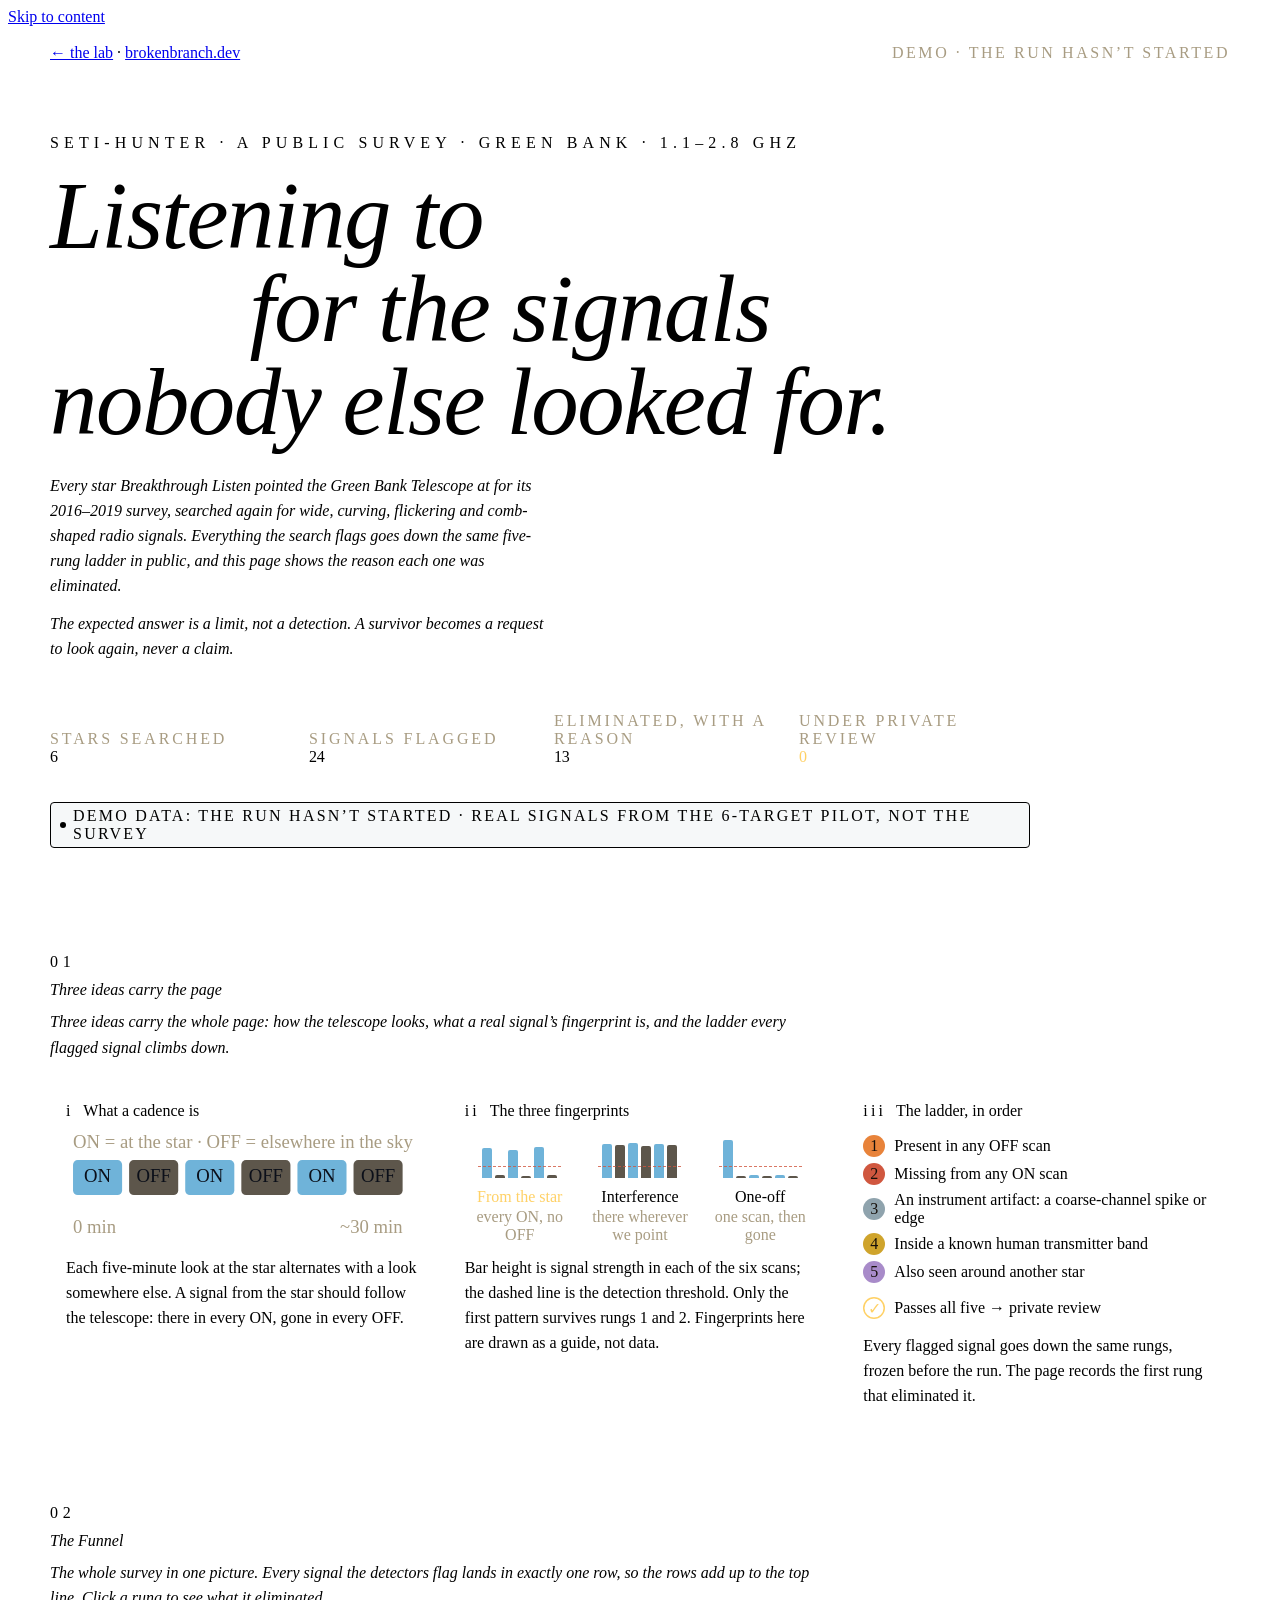
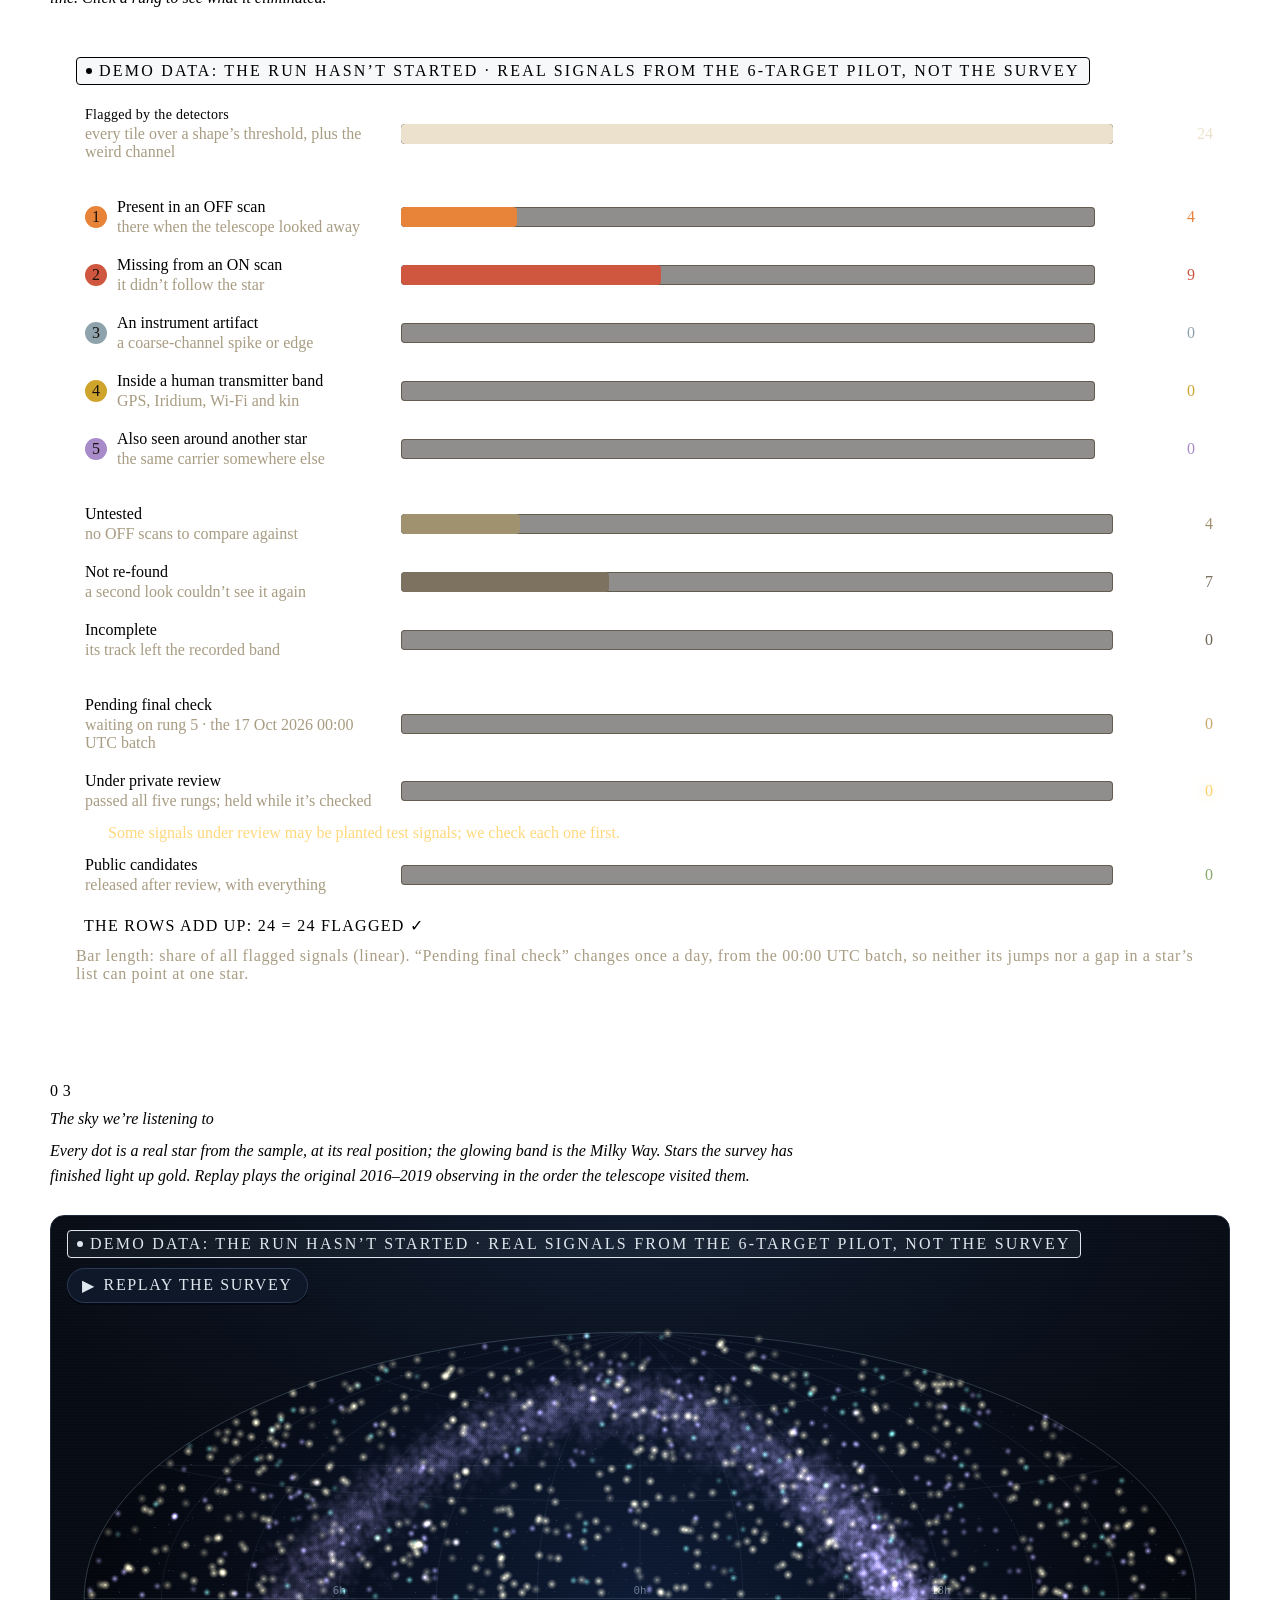
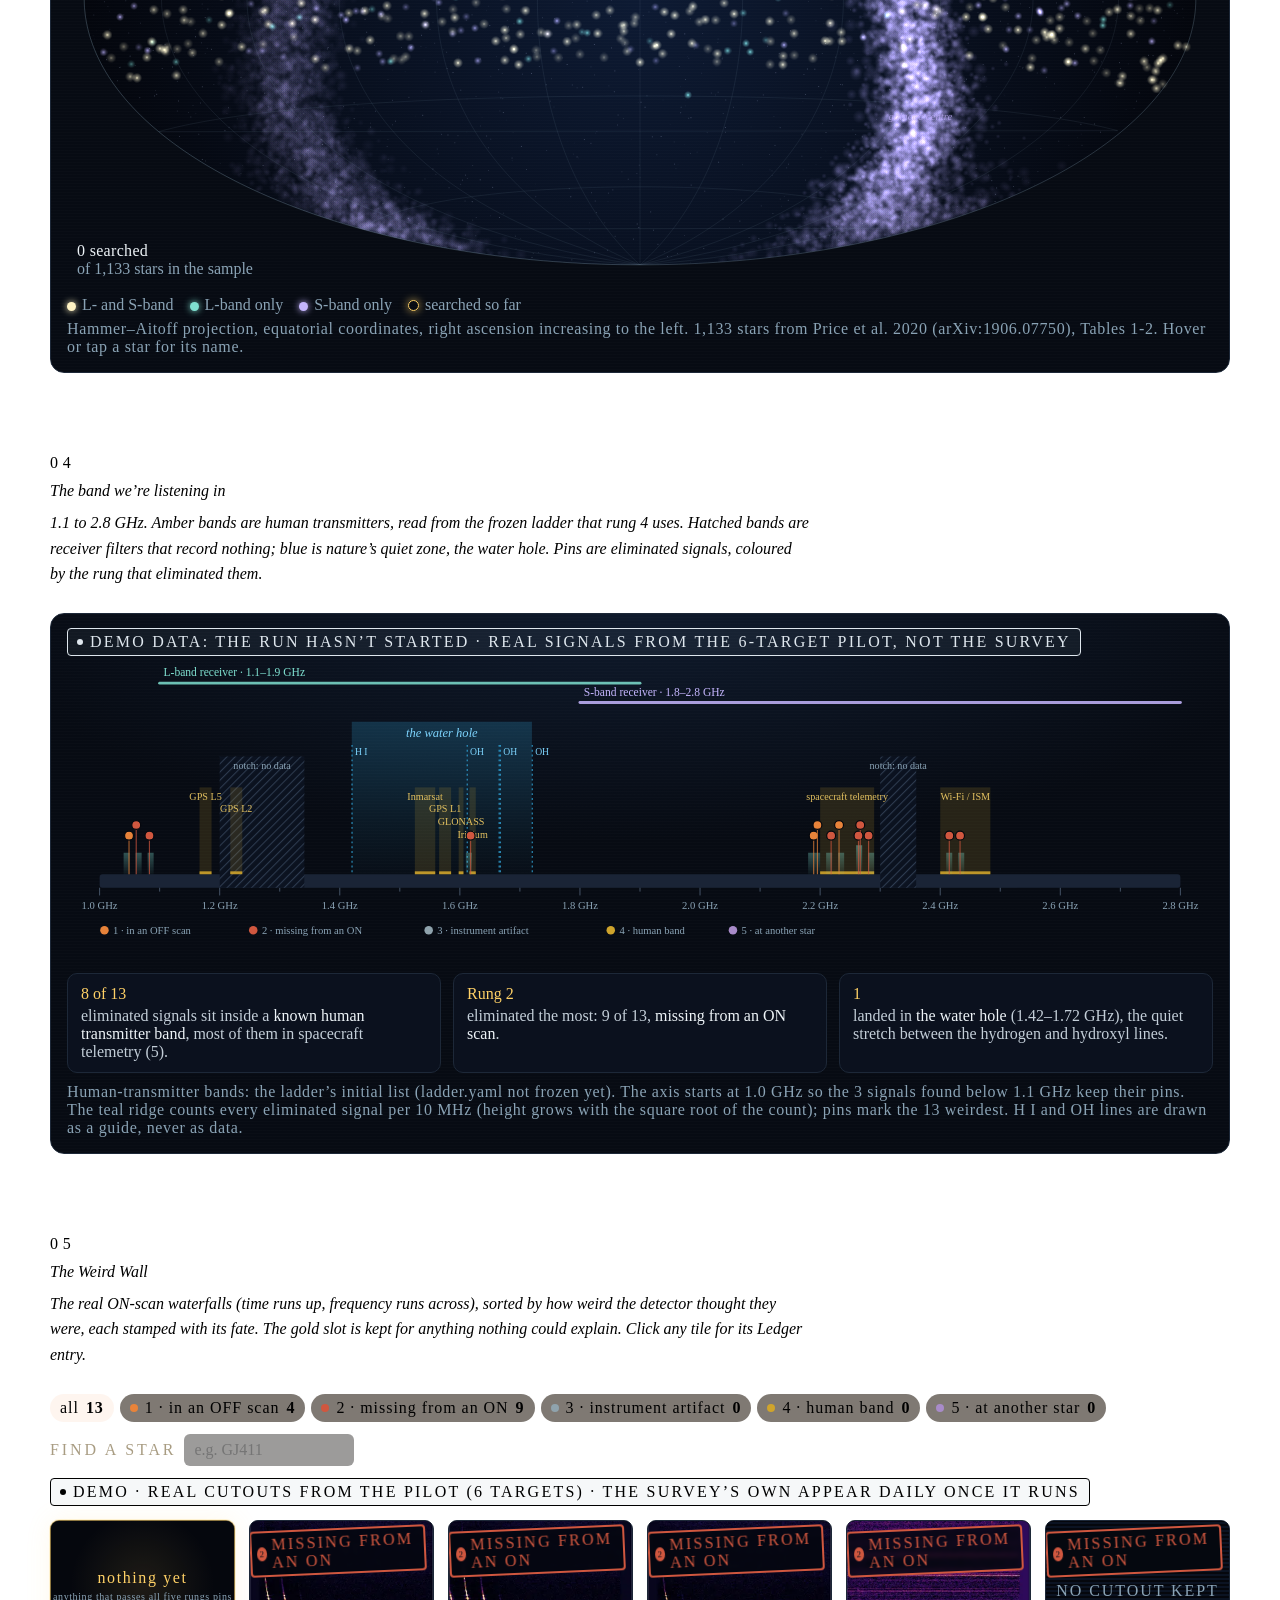
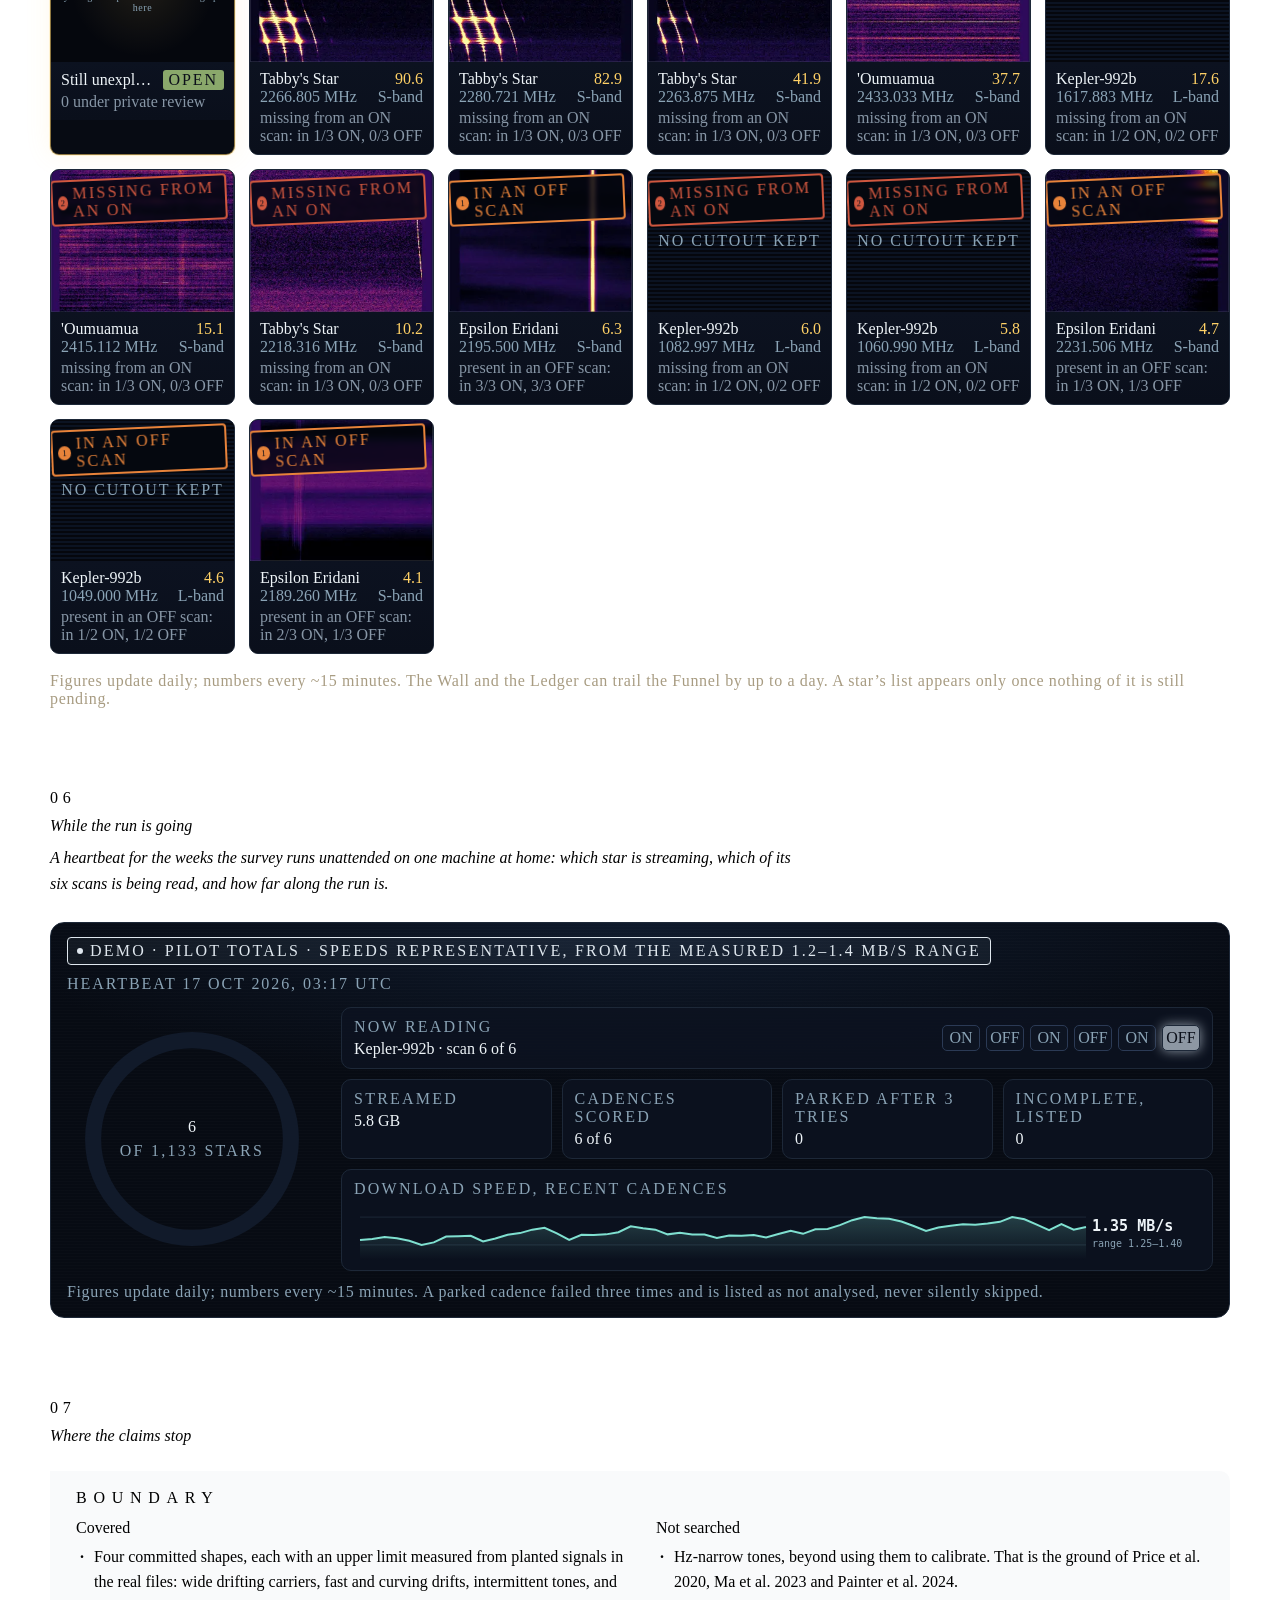
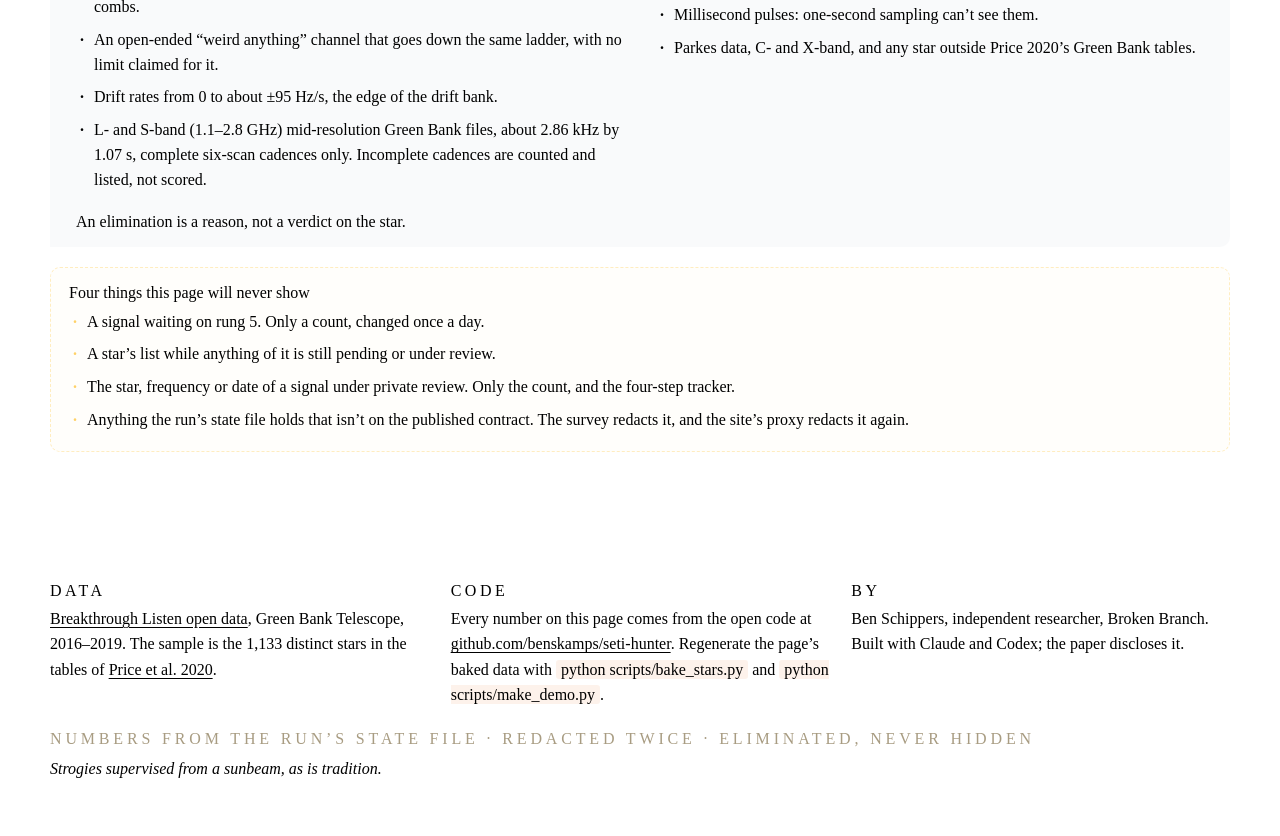
==== commit 76f6c70b: "listen: headings and landmarks that fit the site's contracts On brokenbranch.dev the shared chrome s" ====
--- a/site/listen/index.html
+++ b/site/listen/index.html
@@ -60,10 +60,10 @@
 <div class="motes" aria-hidden="true"><i></i><i></i><i></i><i></i><i></i><i></i><i></i><i></i></div>
 <div class="spine" aria-hidden="true"><i></i></div>
 
-<header class="topbar">
+<div class="topbar">
     <nav class="crumb" aria-label="Breadcrumb"><a href="/labs/">&larr; the lab</a> &middot; <a href="/">brokenbranch.dev</a></nav>
     <p class="status" data-slot="status" role="status"><span class="status-dot"></span><span data-slot="status-text">Reading the run&hellip;</span></p>
-</header>
+</div>
 
 <main id="main-content">
 
@@ -86,7 +86,7 @@
     <section class="sec" id="read" aria-labelledby="h-read">
         <header class="sec-head">
             <p class="sec-num">01</p>
-            <h2 id="h-read">How to read everything below</h2>
+            <h2 id="h-read">Three ideas carry the page</h2>
             <p class="blurb">Three ideas carry the whole page: how the telescope looks, what a real signal&rsquo;s fingerprint is, and the ladder every flagged signal climbs down.</p>
         </header>
         <div class="read-grid">
@@ -247,7 +247,7 @@
     <section class="sec" id="boundary" aria-labelledby="h-boundary">
         <header class="sec-head">
             <p class="sec-num">07</p>
-            <h2 id="h-boundary">What this survey does not claim</h2>
+            <h2 id="h-boundary">Where the claims stop</h2>
         </header>
         <div class="boundary">
             <p class="boundary-label">BOUNDARY</p>
@@ -273,7 +273,7 @@
             <p class="boundary-key">An elimination is a reason, not a verdict on the star.</p>
         </div>
         <div class="never">
-            <h3>What this page will never show</h3>
+            <h3>Four things this page will never show</h3>
             <ul>
                 <li>A signal waiting on rung 5. Only a count, changed once a day.</li>
                 <li>A star&rsquo;s list while anything of it is still pending or under review.</li>
@@ -312,7 +312,7 @@
 
 <div class="tip" data-slot="tip" role="tooltip" hidden></div>
 
-<footer class="foot">
+<section class="foot" aria-label="Sources and credits">
     <div class="foot-cols">
         <div>
             <p class="l">data</p>
@@ -329,7 +329,7 @@
     </div>
     <p class="contract">numbers from the run&rsquo;s state file &middot; redacted twice &middot; eliminated, never hidden</p>
     <p class="signoff">Strogies supervised from a sunbeam, as is tradition.</p>
-</footer>
+</section>
 
 <noscript><p class="noscript">This page reads the survey&rsquo;s live numbers with JavaScript. Without it, the counts stay blank rather than show zeros that aren&rsquo;t real.</p></noscript>
 </body>
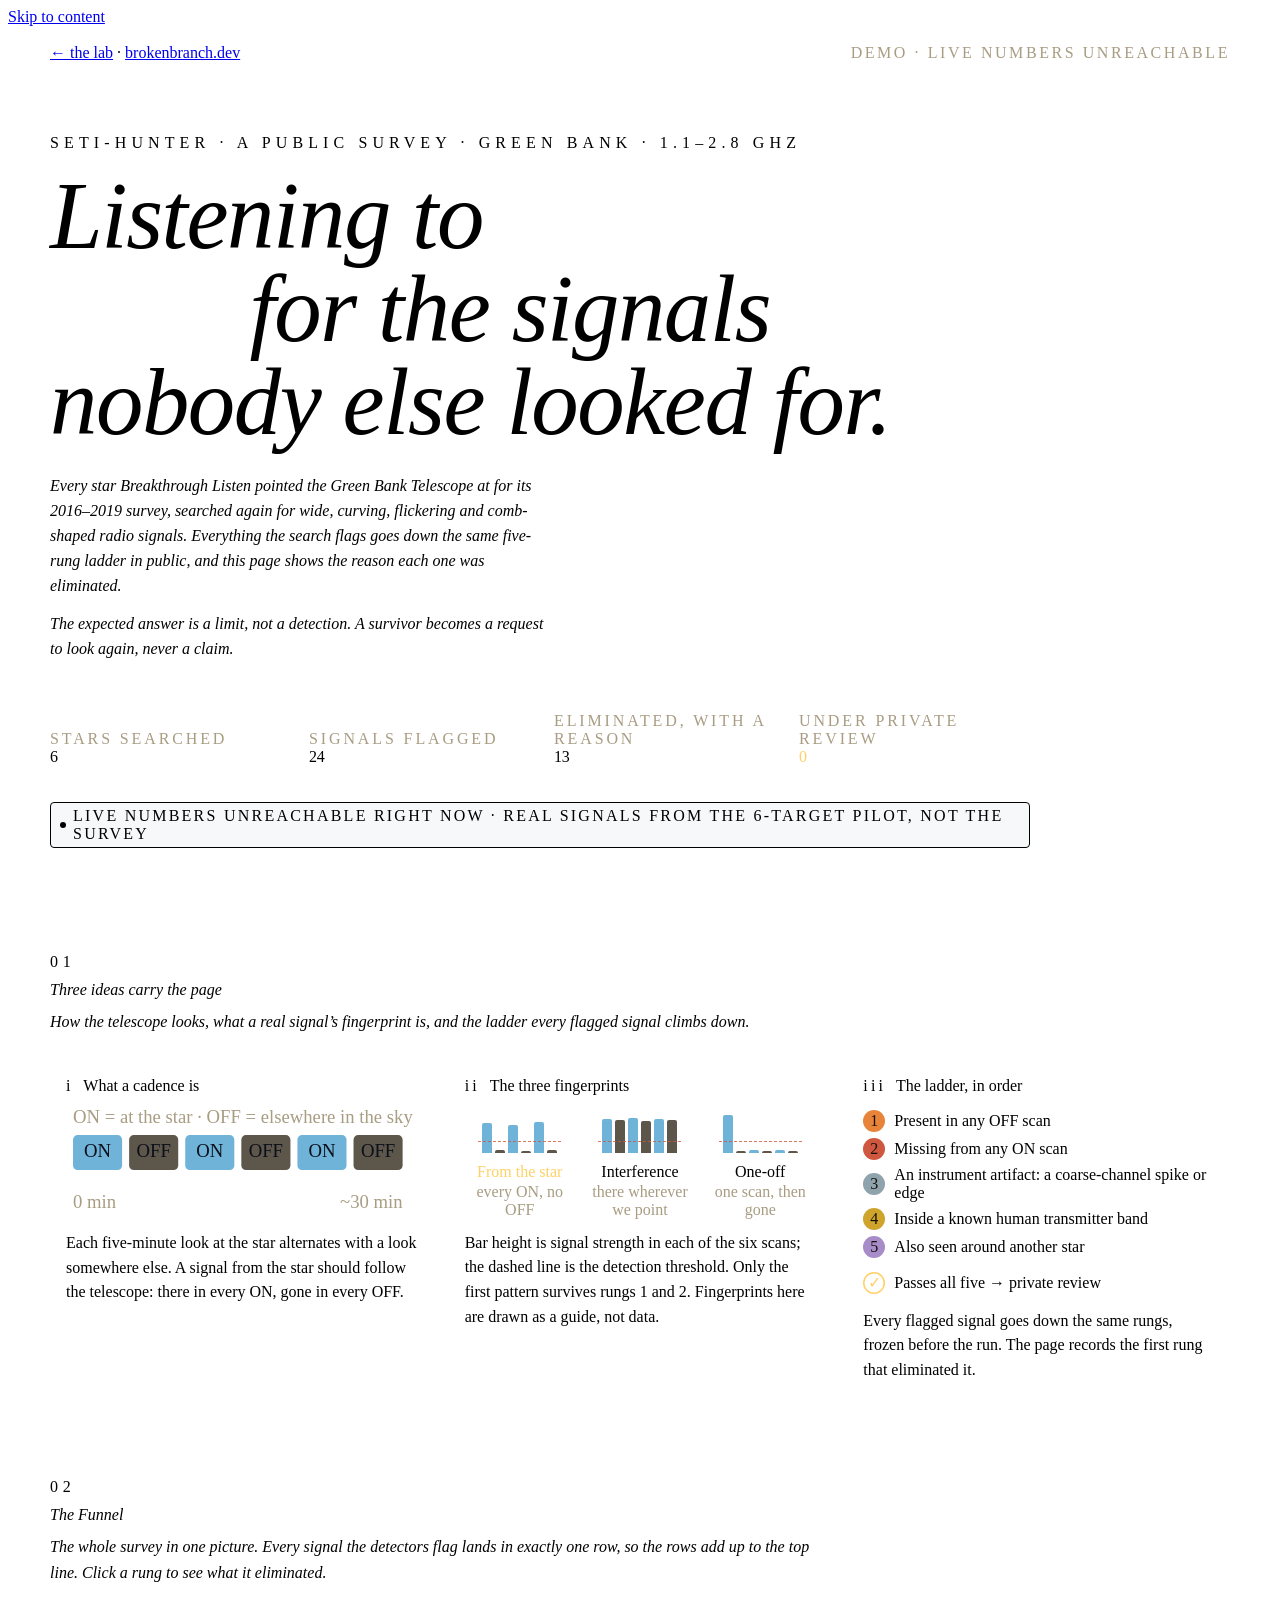
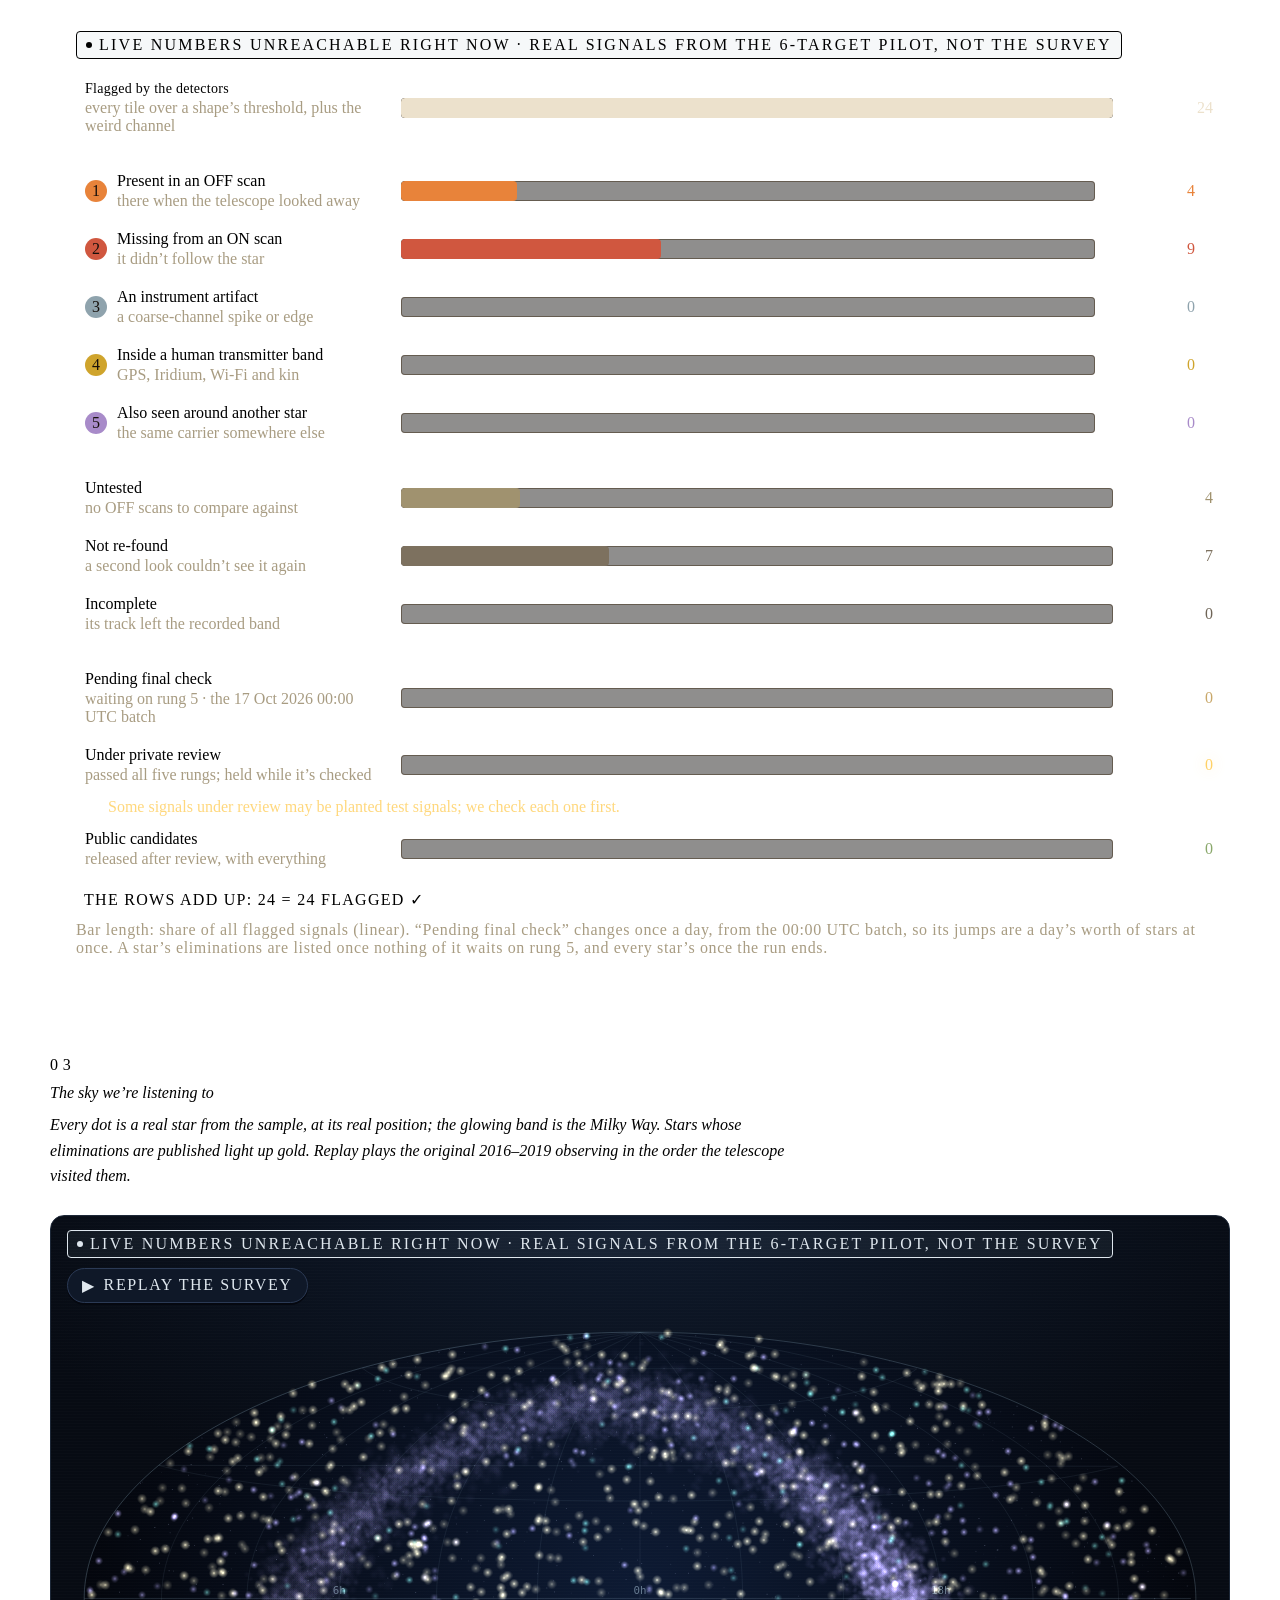
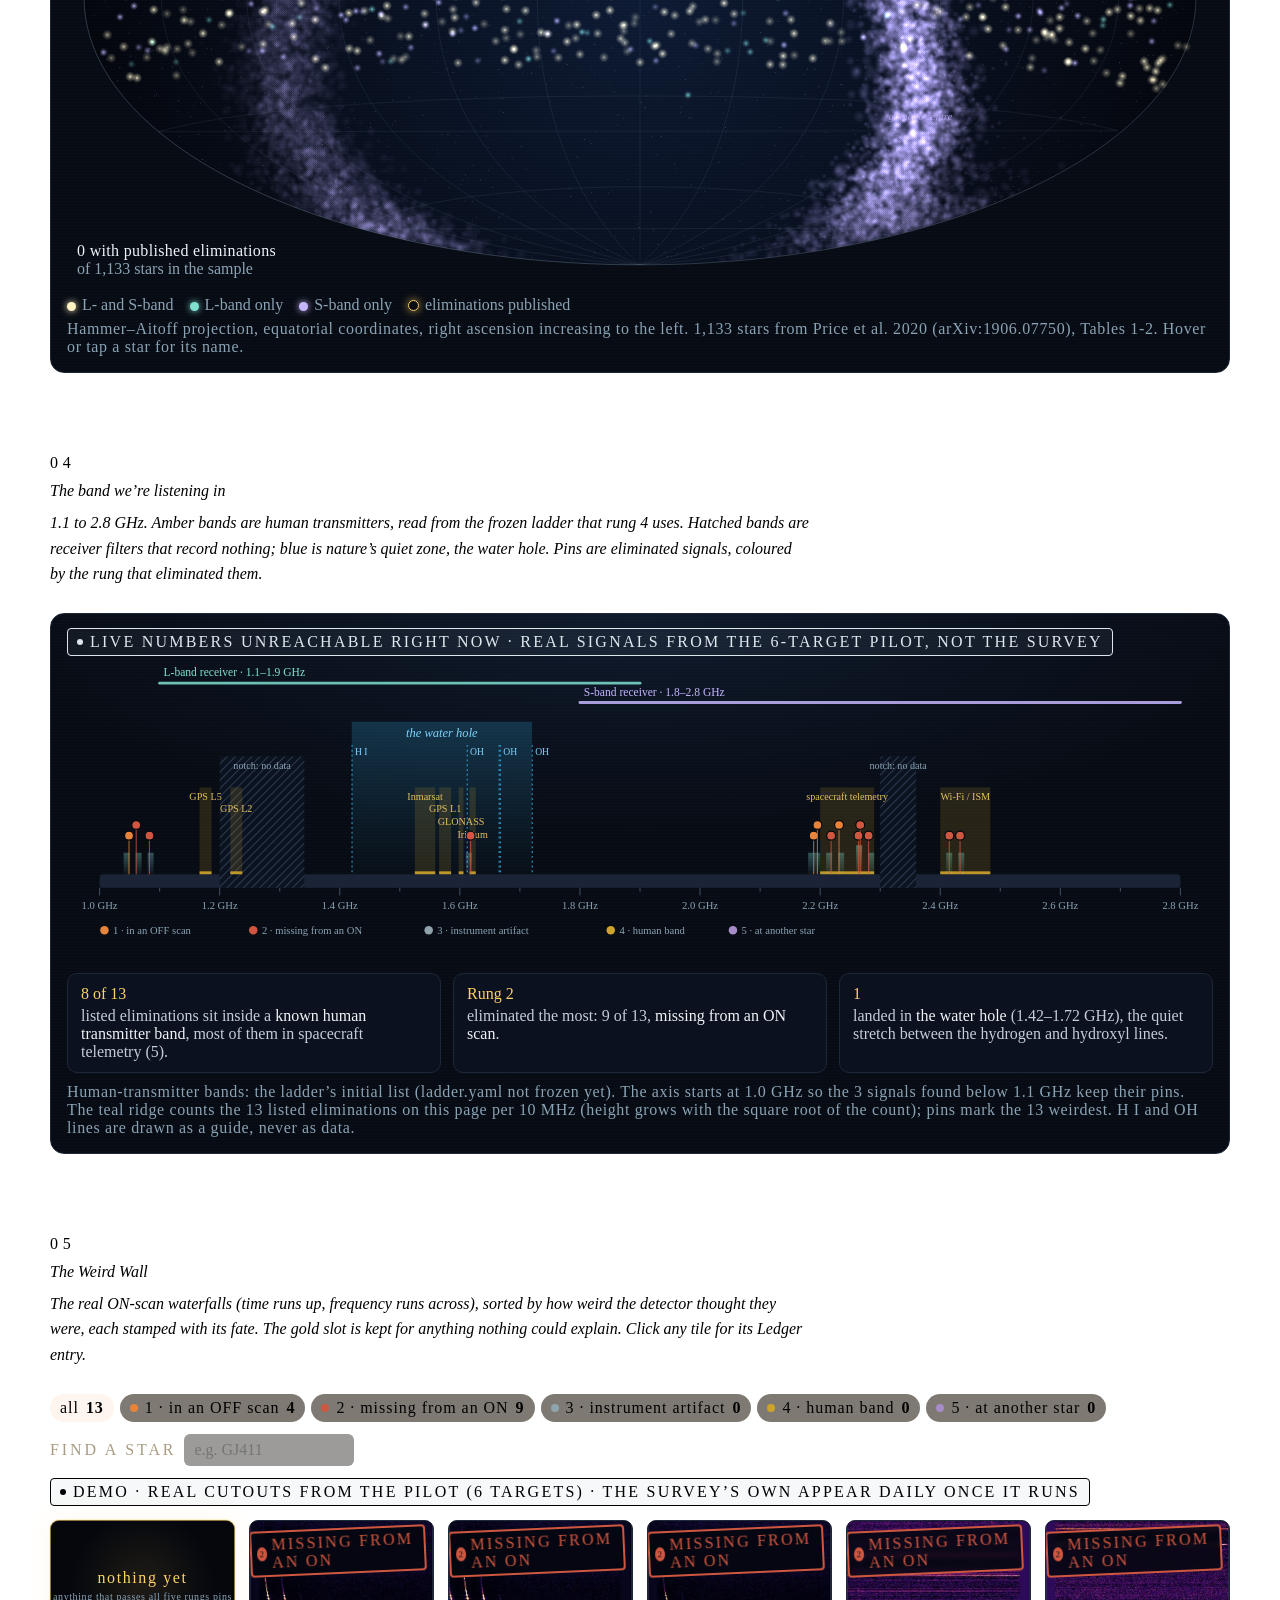
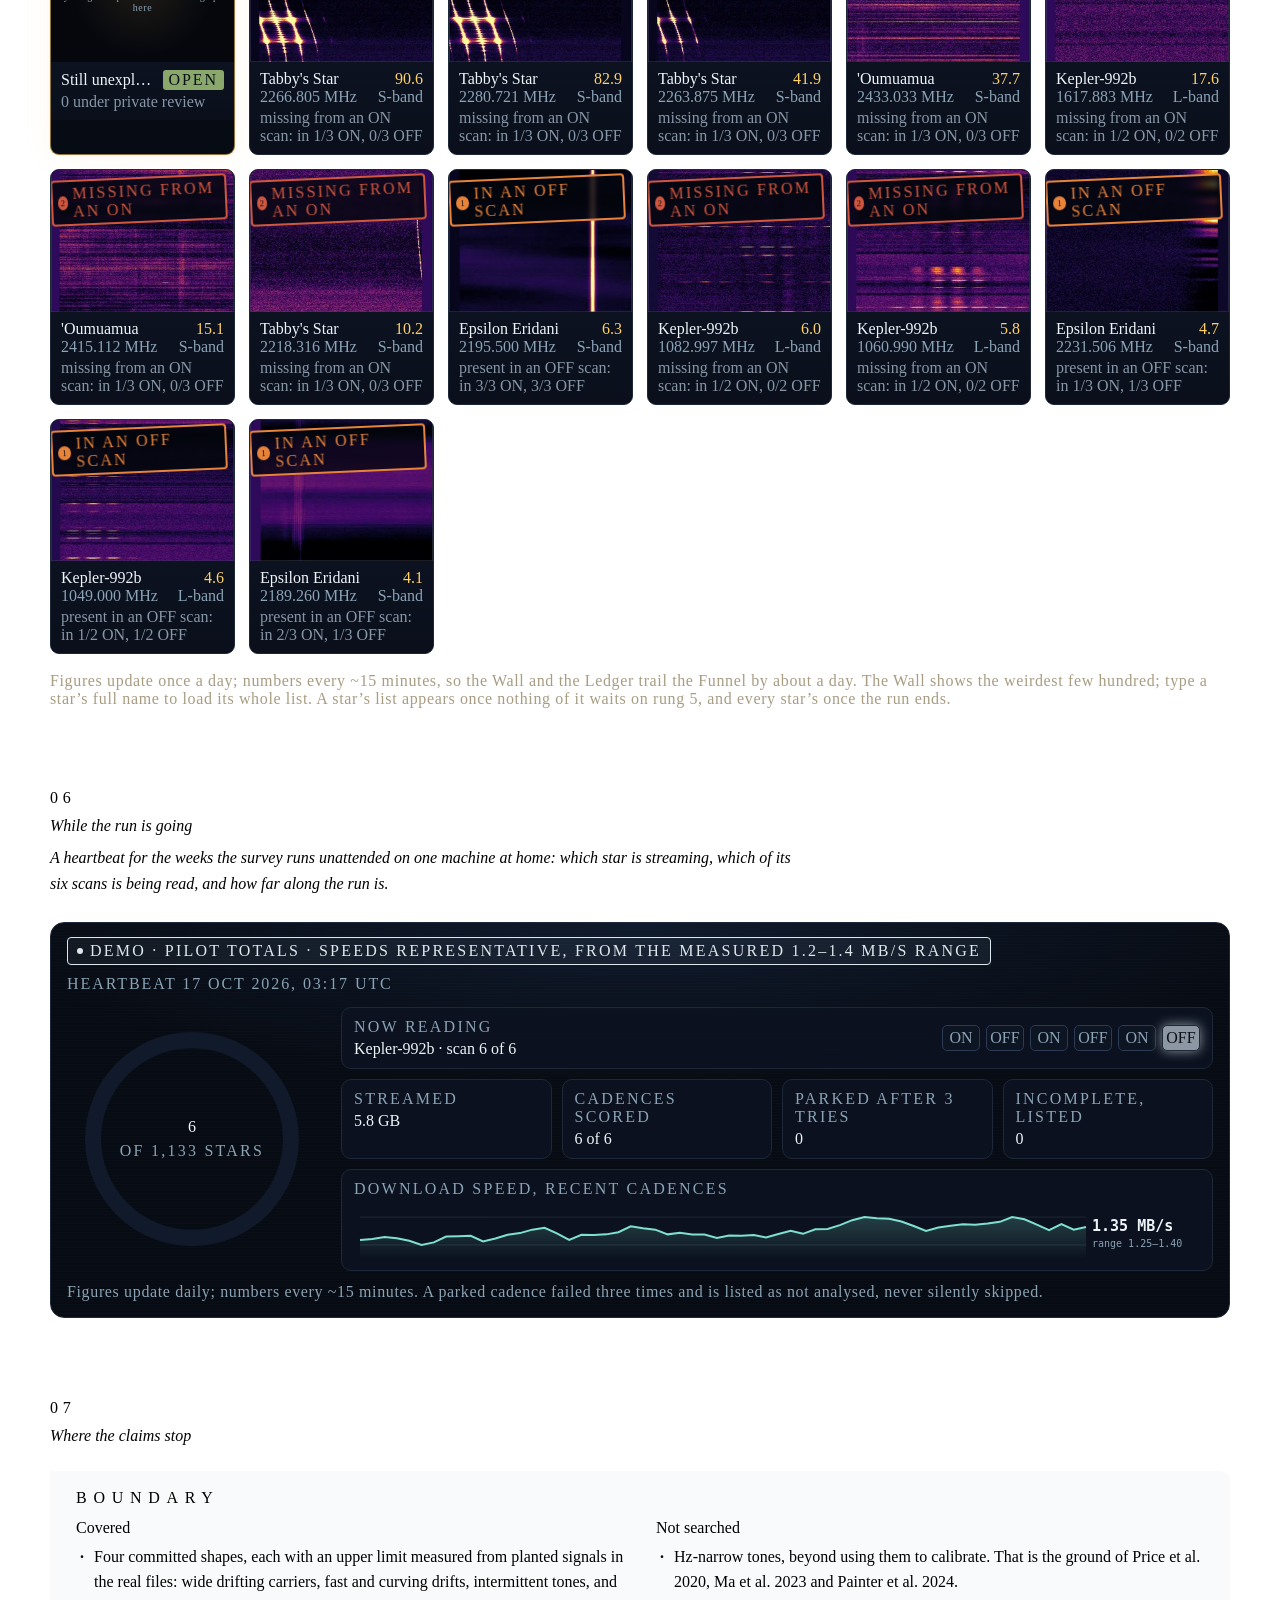
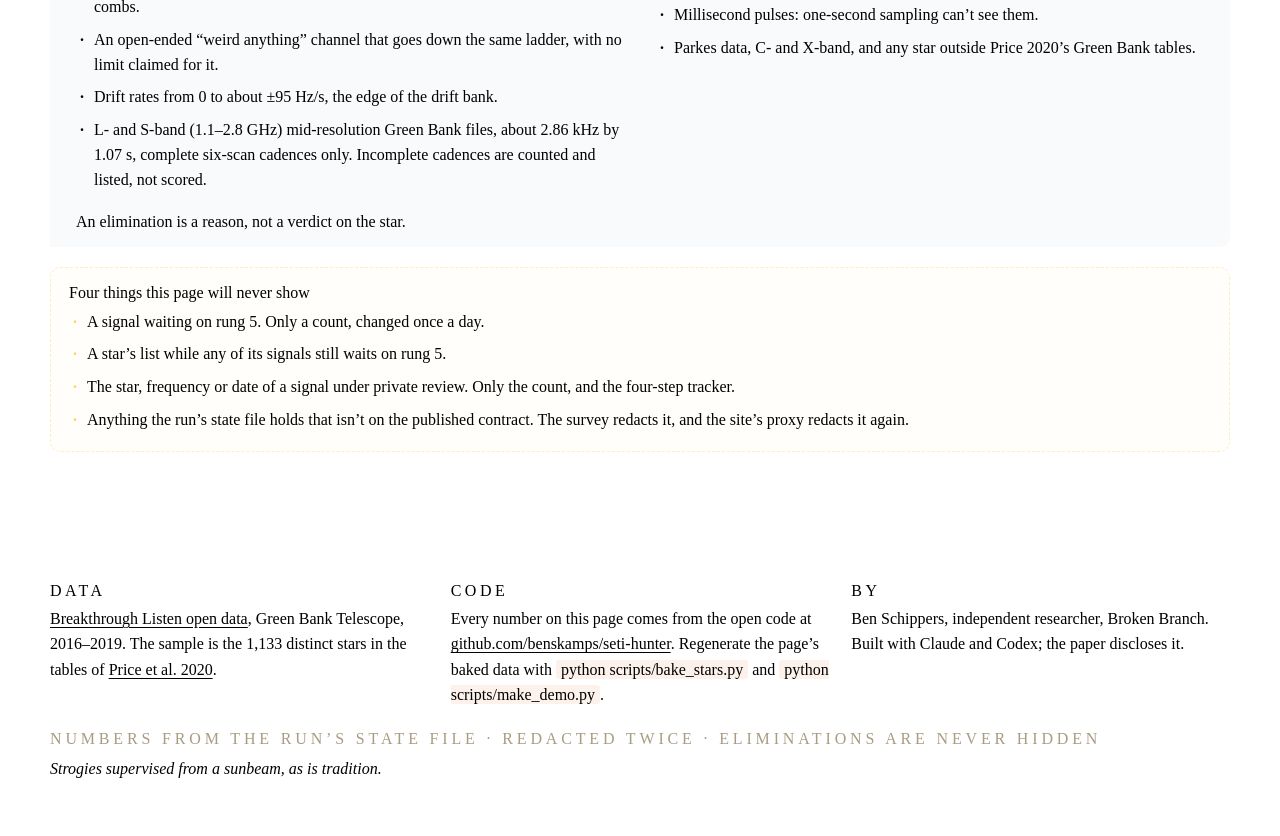
==== commit 9090b3a6: "Review fixes: no per-star leak, capped export, never-raising publish, guarded push C1: drop the snap" ====
--- a/site/listen/index.html
+++ b/site/listen/index.html
@@ -87,7 +87,7 @@
         <header class="sec-head">
             <p class="sec-num">01</p>
             <h2 id="h-read">Three ideas carry the page</h2>
-            <p class="blurb">Three ideas carry the whole page: how the telescope looks, what a real signal&rsquo;s fingerprint is, and the ladder every flagged signal climbs down.</p>
+            <p class="blurb">How the telescope looks, what a real signal&rsquo;s fingerprint is, and the ladder every flagged signal climbs down.</p>
         </header>
         <div class="read-grid">
             <article class="read-card">
@@ -143,7 +143,7 @@
             <div class="panel-badge"><span class="badge" data-slot="badge">&hellip;</span></div>
             <ul class="funnel" data-slot="funnel"></ul>
             <p class="funnel-sum" data-slot="funnel-sum"></p>
-            <p class="ruler">Bar length: share of all flagged signals (linear). &ldquo;Pending final check&rdquo; changes once a day, from the 00:00 UTC batch, so neither its jumps nor a gap in a star&rsquo;s list can point at one star.</p>
+            <p class="ruler">Bar length: share of all flagged signals (linear). &ldquo;Pending final check&rdquo; changes once a day, from the 00:00 UTC batch, so its jumps are a day&rsquo;s worth of stars at once. A star&rsquo;s eliminations are listed once nothing of it waits on rung 5, and every star&rsquo;s once the run ends.</p>
         </div>
     </section>
 
@@ -152,7 +152,7 @@
         <header class="sec-head">
             <p class="sec-num">03</p>
             <h2 id="h-sky">The sky we&rsquo;re listening to</h2>
-            <p class="blurb">Every dot is a real star from the sample, at its real position; the glowing band is the Milky Way. Stars the survey has finished light up gold. Replay plays the original 2016&ndash;2019 observing in the order the telescope visited them.</p>
+            <p class="blurb">Every dot is a real star from the sample, at its real position; the glowing band is the Milky Way. Stars whose eliminations are published light up gold. Replay plays the original 2016&ndash;2019 observing in the order the telescope visited them.</p>
         </header>
         <div class="glass sky-glass">
             <div class="glass-top">
@@ -167,7 +167,7 @@
                 <li><i class="sw sw-ls"></i>L- and S-band</li>
                 <li><i class="sw sw-l"></i>L-band only</li>
                 <li><i class="sw sw-s"></i>S-band only</li>
-                <li><i class="sw sw-done"></i>searched so far</li>
+                <li><i class="sw sw-done"></i>eliminations published</li>
             </ul>
             <p class="glass-note" data-slot="sky-note">Hammer&ndash;Aitoff projection, equatorial coordinates, right ascension increasing to the left. Hover or tap a star for its name.</p>
         </div>
@@ -204,7 +204,7 @@
         <p class="wall-badge"><span class="badge" data-slot="badge-wall">&hellip;</span></p>
         <div class="wall" data-slot="wall"></div>
         <p class="wall-more"><button type="button" class="btn" data-action="more" hidden>Show more</button></p>
-        <p class="caption">Figures update daily; numbers every ~15 minutes. The Wall and the Ledger can trail the Funnel by up to a day. A star&rsquo;s list appears only once nothing of it is still pending.</p>
+        <p class="caption">Figures update once a day; numbers every ~15 minutes, so the Wall and the Ledger trail the Funnel by about a day. The Wall shows the weirdest few hundred; type a star&rsquo;s full name to load its whole list. A star&rsquo;s list appears once nothing of it waits on rung 5, and every star&rsquo;s once the run ends.</p>
     </section>
 
     <!-- ============================================================ 08 · heartbeat -->
@@ -276,7 +276,7 @@
             <h3>Four things this page will never show</h3>
             <ul>
                 <li>A signal waiting on rung 5. Only a count, changed once a day.</li>
-                <li>A star&rsquo;s list while anything of it is still pending or under review.</li>
+                <li>A star&rsquo;s list while any of its signals still waits on rung 5.</li>
                 <li>The star, frequency or date of a signal under private review. Only the count, and the four-step tracker.</li>
                 <li>Anything the run&rsquo;s state file holds that isn&rsquo;t on the published contract. The survey redacts it, and the site&rsquo;s proxy redacts it again.</li>
             </ul>
@@ -327,7 +327,7 @@
             <p>Ben Schippers, independent researcher, Broken Branch. Built with Claude and Codex; the paper discloses it.</p>
         </div>
     </div>
-    <p class="contract">numbers from the run&rsquo;s state file &middot; redacted twice &middot; eliminated, never hidden</p>
+    <p class="contract">numbers from the run&rsquo;s state file &middot; redacted twice &middot; eliminations are never hidden</p>
     <p class="signoff">Strogies supervised from a sunbeam, as is tradition.</p>
 </section>
 
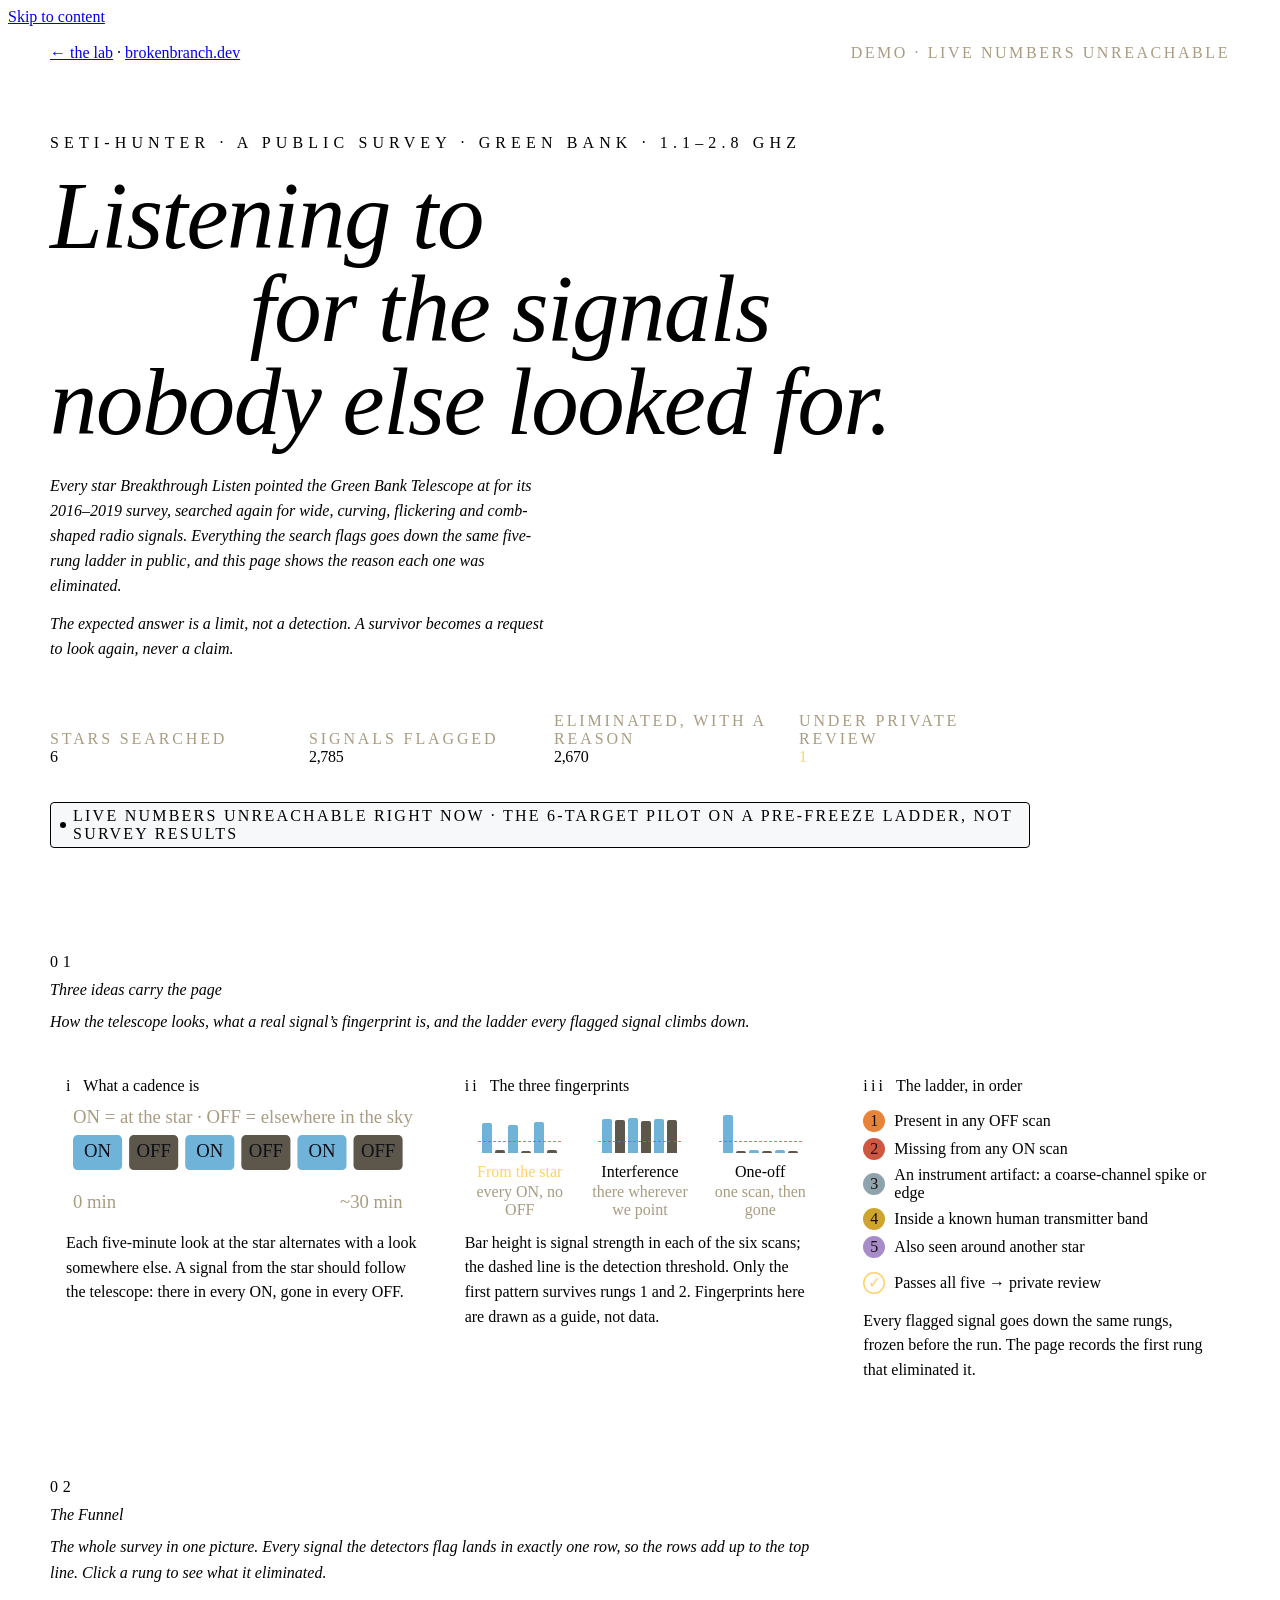
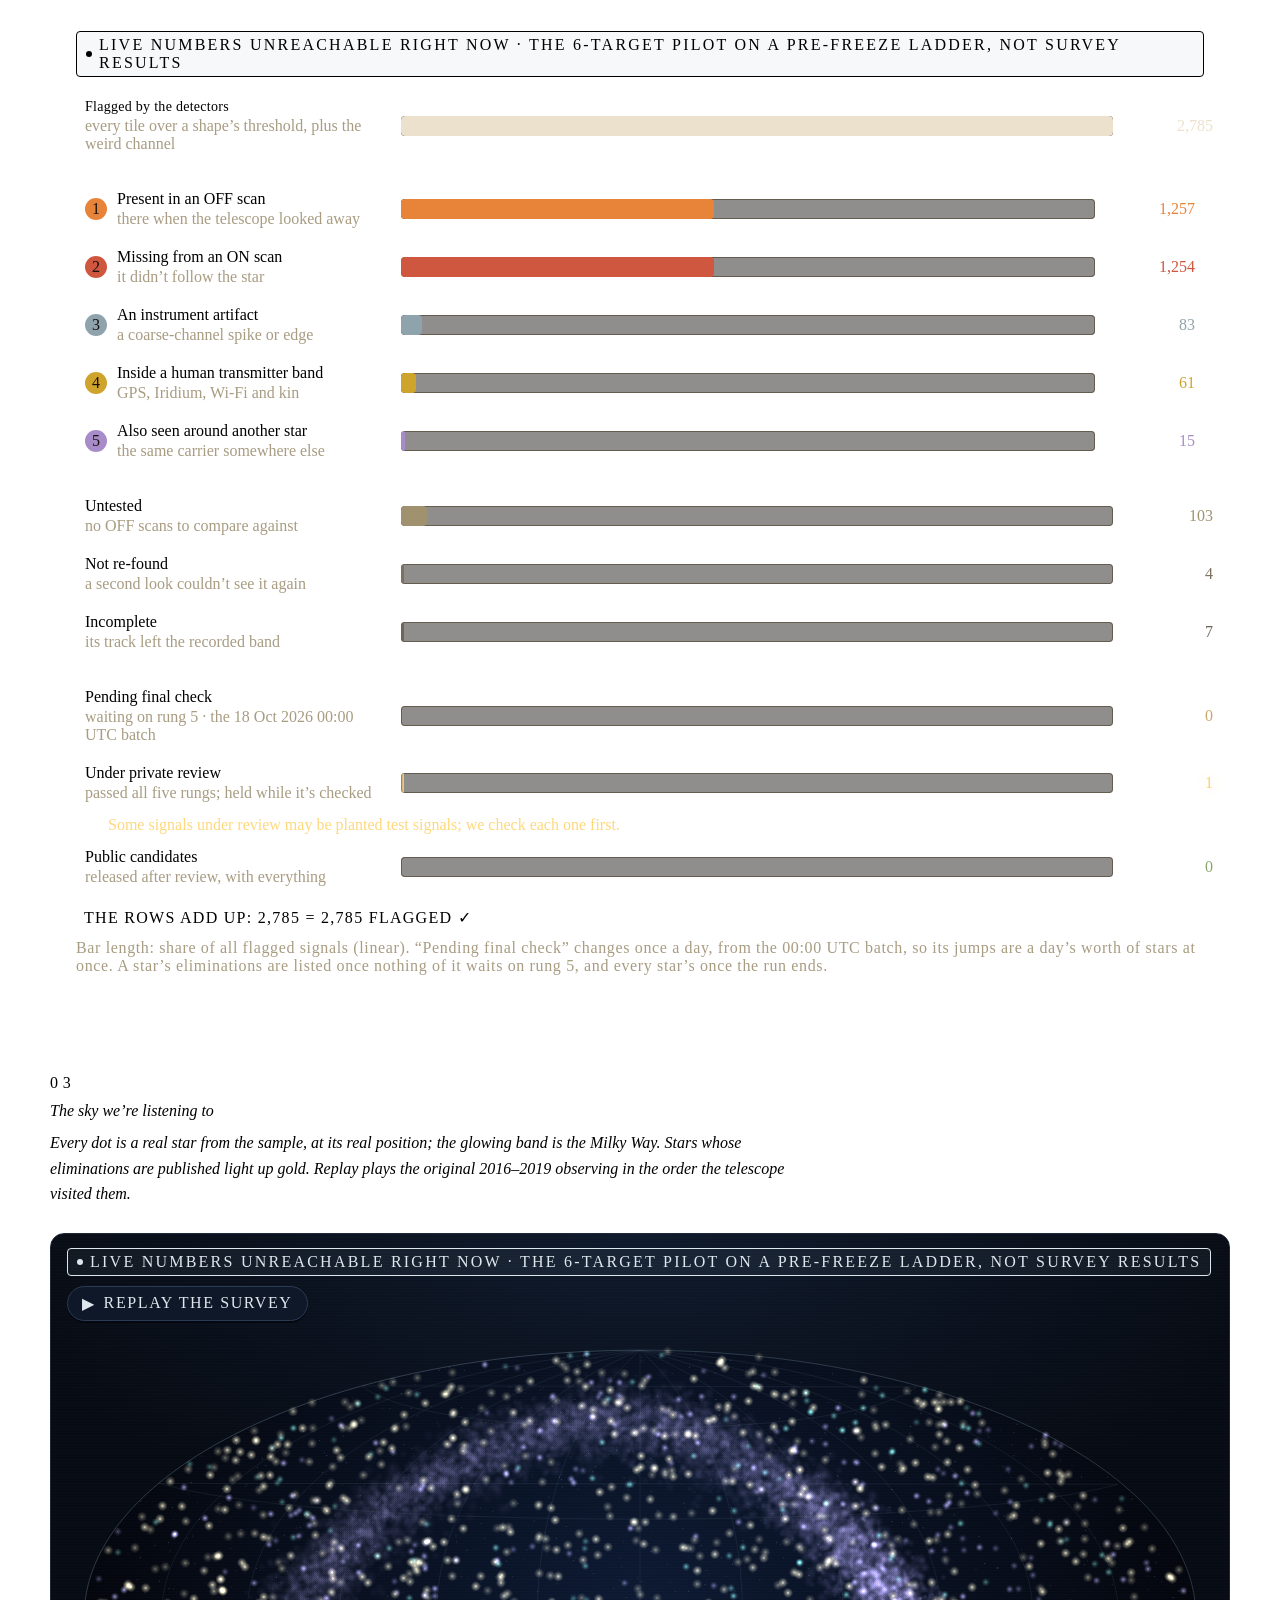
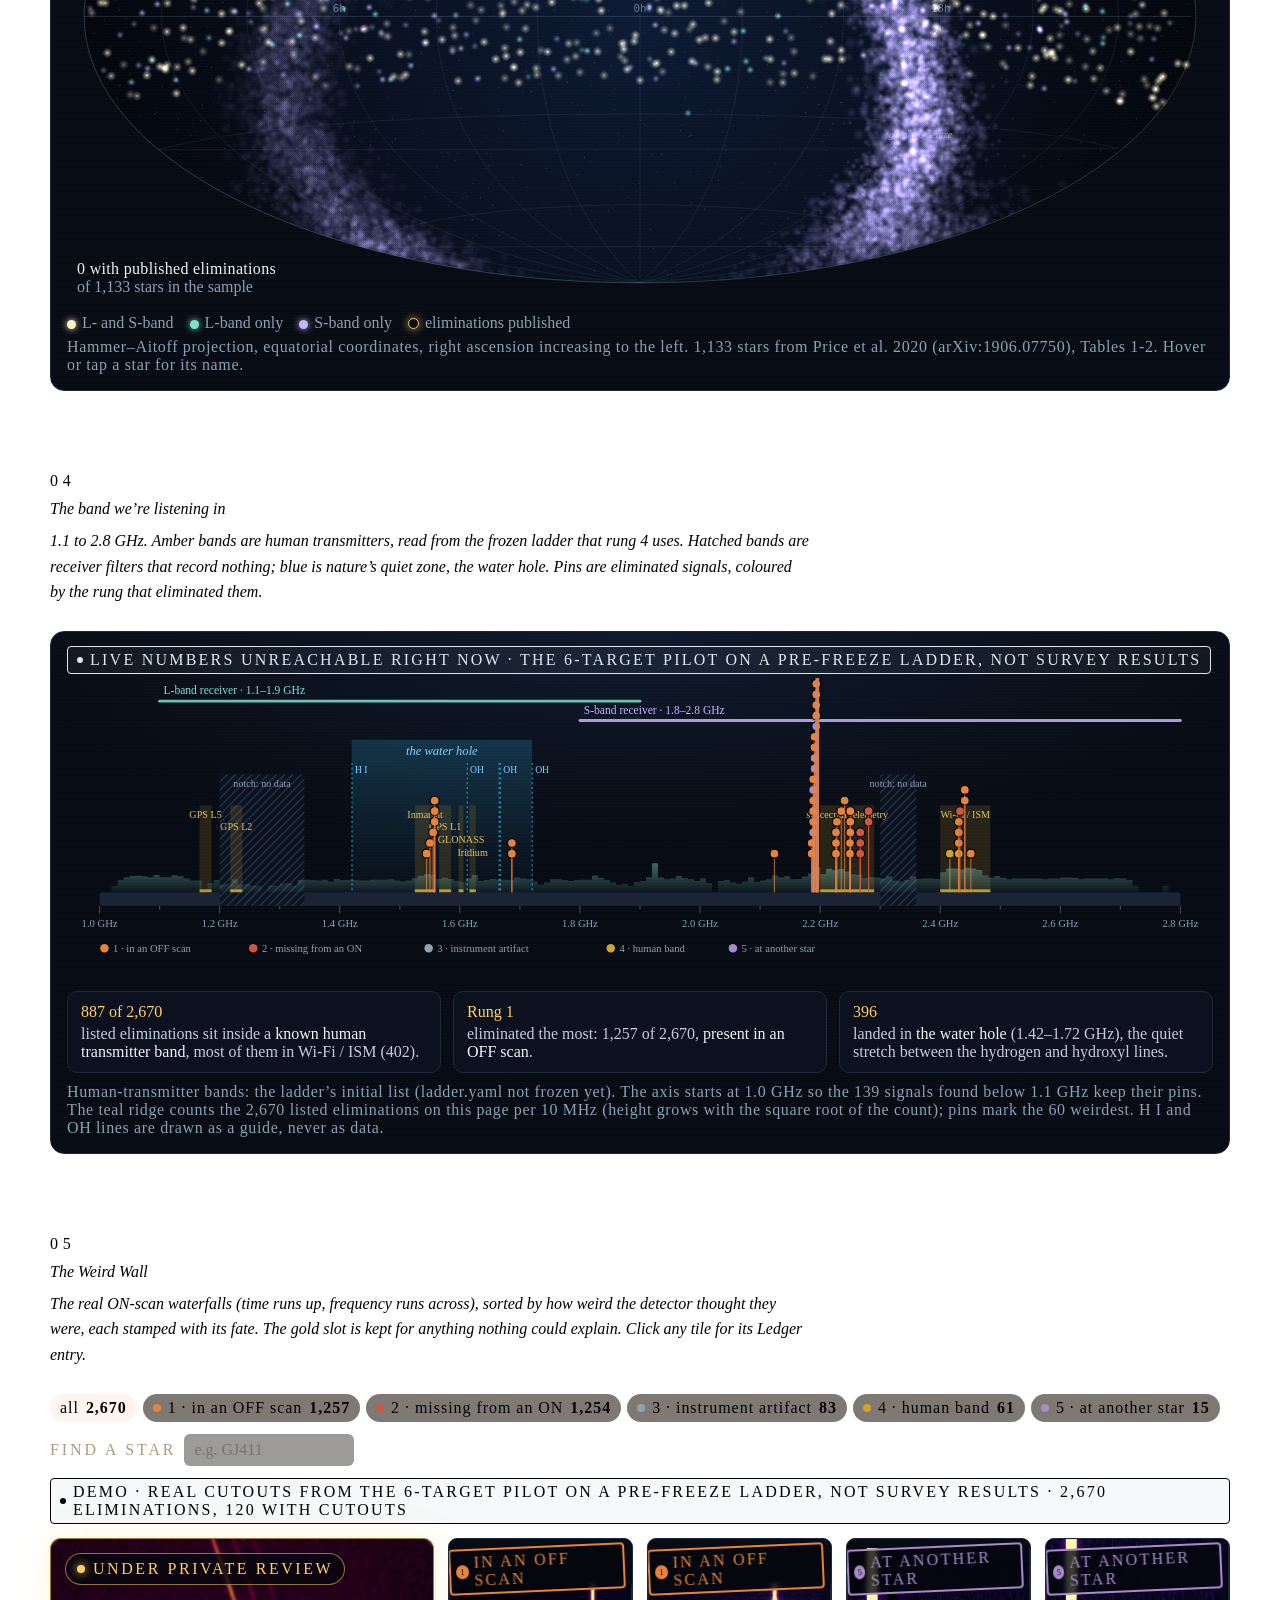
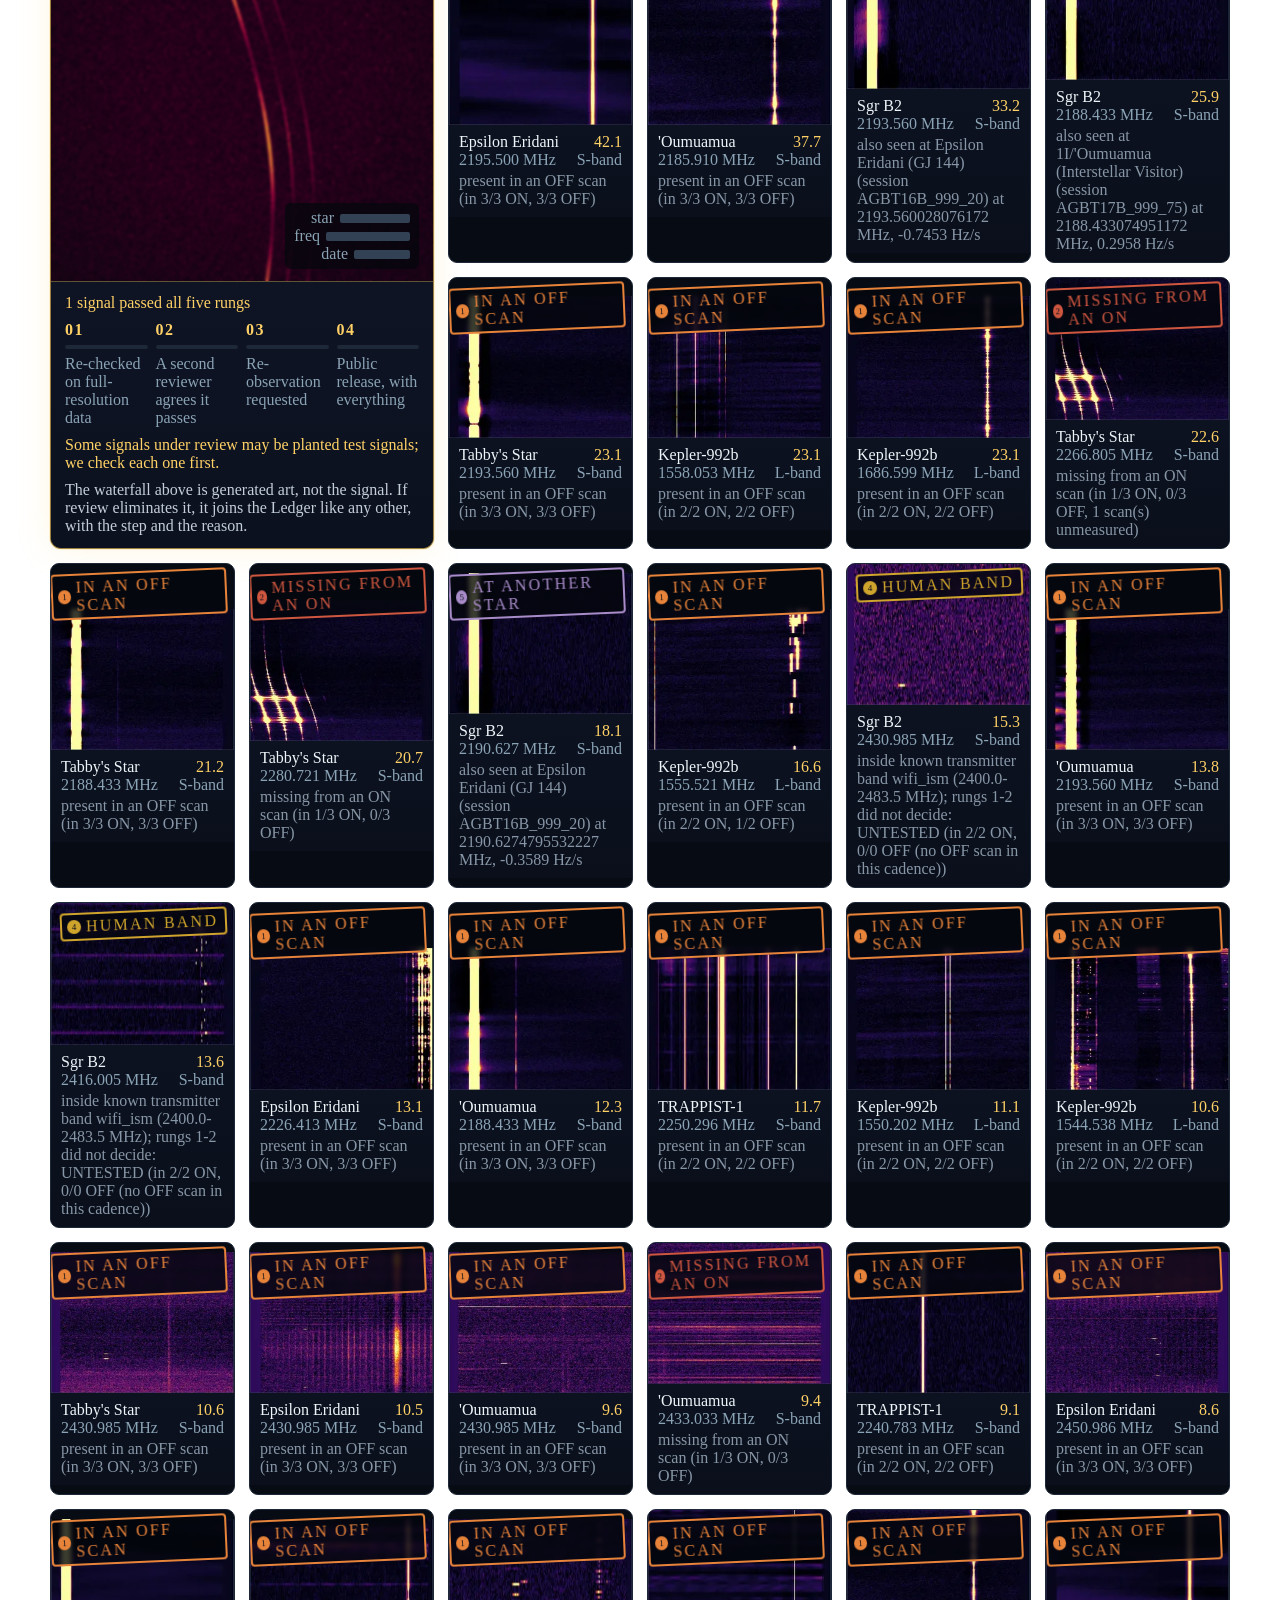
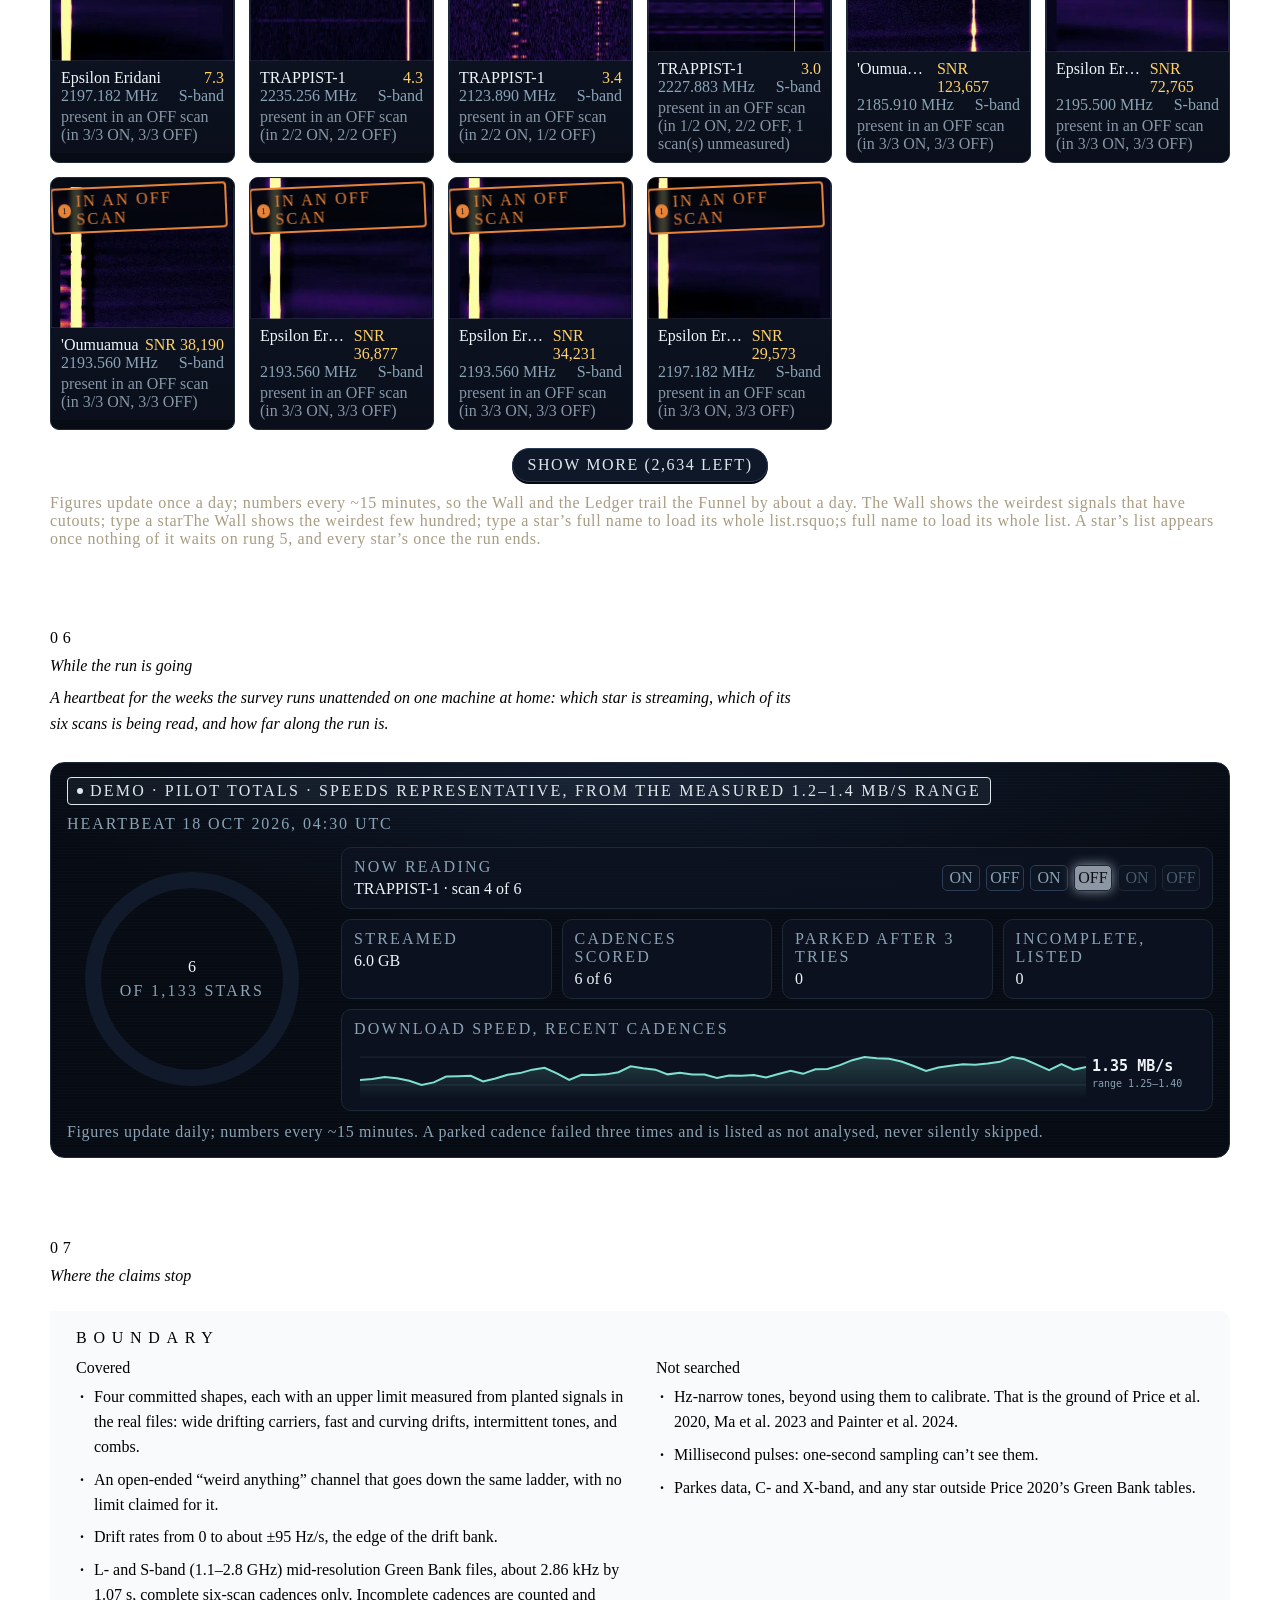
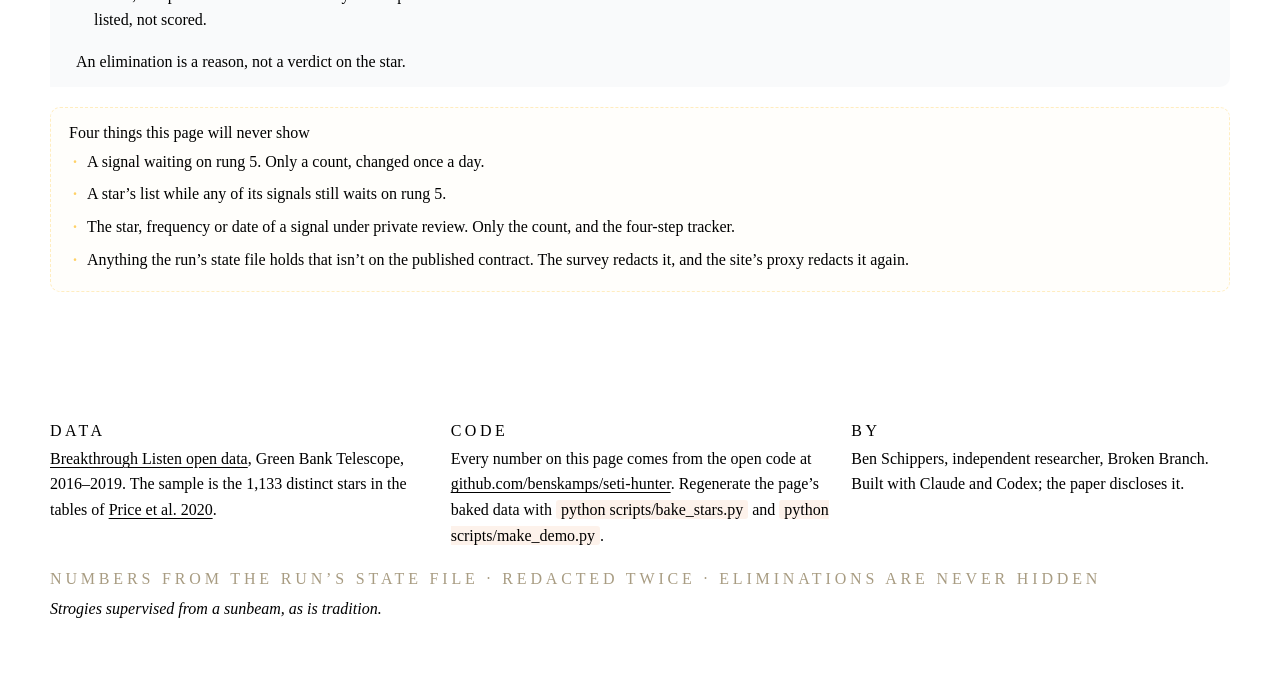
==== commit 17abdd03: "listen: the demo is the real pilot; a run that hasn't started shows it The demo is rebuilt by script" ====
--- a/site/listen/index.html
+++ b/site/listen/index.html
@@ -204,7 +204,7 @@
         <p class="wall-badge"><span class="badge" data-slot="badge-wall">&hellip;</span></p>
         <div class="wall" data-slot="wall"></div>
         <p class="wall-more"><button type="button" class="btn" data-action="more" hidden>Show more</button></p>
-        <p class="caption">Figures update once a day; numbers every ~15 minutes, so the Wall and the Ledger trail the Funnel by about a day. The Wall shows the weirdest few hundred; type a star&rsquo;s full name to load its whole list. A star&rsquo;s list appears once nothing of it waits on rung 5, and every star&rsquo;s once the run ends.</p>
+        <p class="caption">Figures update once a day; numbers every ~15 minutes, so the Wall and the Ledger trail the Funnel by about a day. The Wall shows the weirdest signals that have cutouts; type a starThe Wall shows the weirdest few hundred; type a star&rsquo;s full name to load its whole list.rsquo;s full name to load its whole list. A star&rsquo;s list appears once nothing of it waits on rung 5, and every star&rsquo;s once the run ends.</p>
     </section>
 
     <!-- ============================================================ 08 · heartbeat -->
